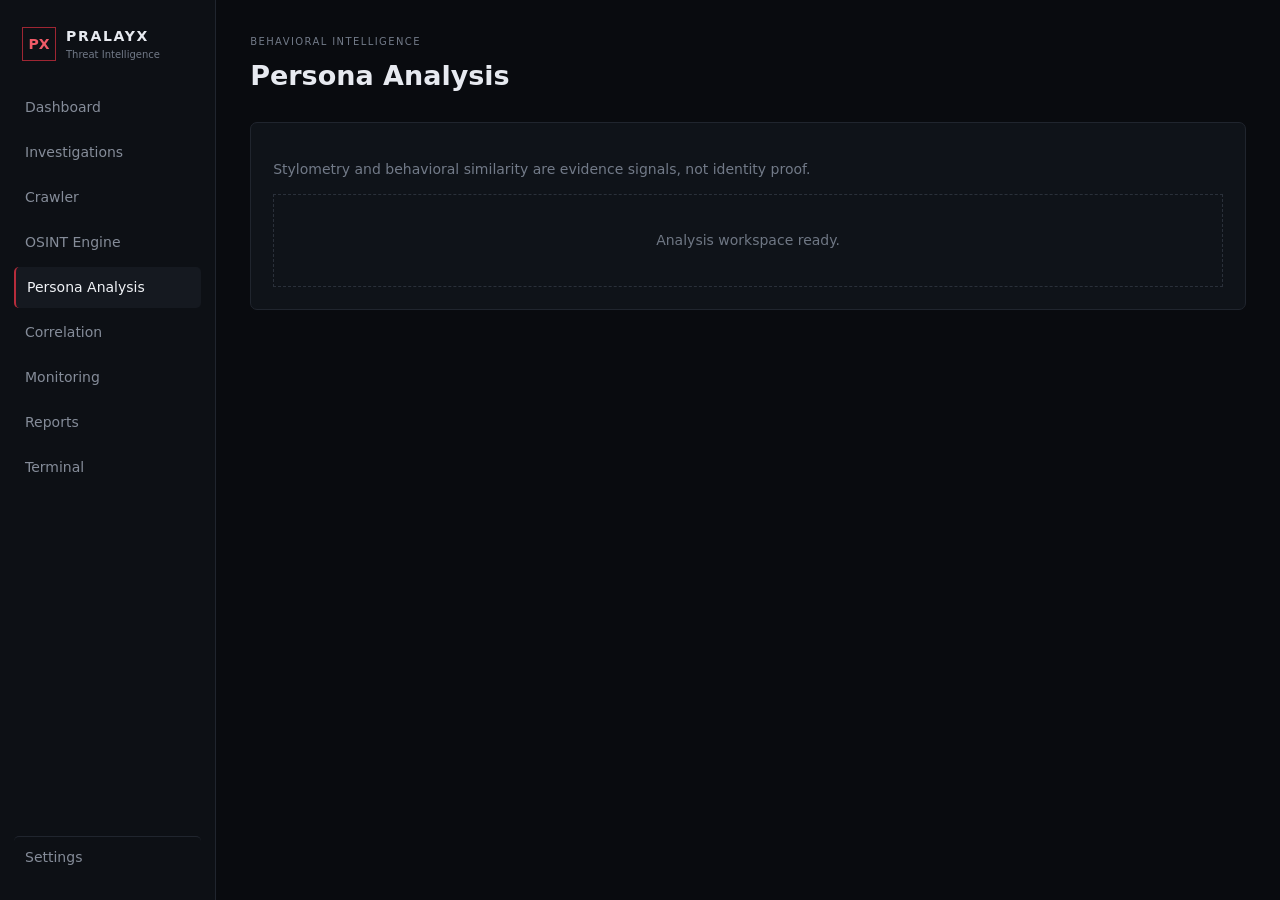
==== web/analysis.html @ 109b2816 "Add files via upload" ====
<!doctype html>
<html lang="en"><head><meta charset="utf-8"><meta name="viewport" content="width=device-width,initial-scale=1"><title>Persona Analysis — PRALAYX</title><link rel="stylesheet" href="/web/app.css"></head>
<body><div class="app-shell"><aside class="sidebar"></aside><main class="main"><header class="topbar"><div><span class="eyebrow">BEHAVIORAL INTELLIGENCE</span><h1>Persona Analysis</h1></div></header><section class="card"><p class="muted">Stylometry and behavioral similarity are evidence signals, not identity proof.</p><div class="empty-state">Analysis workspace ready.</div></section></main></div><script src="/web/app.js"></script></body></html>
---- web/app.css ----
*{box-sizing:border-box}body{margin:0;background:#090b0f;color:#e7eaf0;font:14px/1.5 Inter,system-ui,sans-serif}.app-shell{min-height:100vh;display:flex}.sidebar{width:238px;background:#0d1015;border-right:1px solid #20252e;padding:22px 14px;display:flex;flex-direction:column}.brand{display:flex;gap:10px;align-items:center;padding:4px 8px 25px}.brand-mark{display:grid;place-items:center;width:34px;height:34px;border:1px solid #9e2633;color:#f05a67;font-weight:800}.brand strong{display:block;letter-spacing:.12em}.brand small{display:block;color:#727a88;font-size:10px}.sidebar nav{display:grid;gap:4px}.sidebar a{color:#858c99;text-decoration:none;padding:10px 11px;border-radius:5px}.sidebar a:hover,.sidebar a.active{background:#151920;color:#f1f3f7}.sidebar a.active{border-left:2px solid #b62c3b}.settings-link{margin-top:auto;border-top:1px solid #20252e;padding-top:14px}.main{width:min(1180px,100%);margin:0 auto;padding:30px 34px}.topbar{display:flex;justify-content:space-between;align-items:flex-start;margin-bottom:25px}.eyebrow{font-size:10px;letter-spacing:.14em;color:#727a88}.topbar h1{margin:5px 0 0;font-size:27px}.card{background:#0f1319;border:1px solid #20252e;border-radius:7px;padding:22px;margin-bottom:18px}.hero{display:flex;justify-content:space-between;gap:28px;align-items:center}.hero h2{margin:5px 0;font-size:21px}.hero p{color:#8e96a4;max-width:650px}.crawl-form{display:flex;gap:8px;min-width:420px}.crawl-form input,.stack-form input,.stack-form select{background:#090c11;border:1px solid #2a303a;color:#e7eaf0;border-radius:4px;padding:11px 12px;outline:none}.crawl-form input:first-child{min-width:220px}button{background:#a52838;border:1px solid #c33a4a;color:#fff;border-radius:4px;padding:10px 15px;cursor:pointer;font-weight:600}.stats-grid{display:grid;grid-template-columns:repeat(4,1fr);gap:12px;margin-bottom:18px}.stat span{color:#7d8592;font-size:12px}.stat strong{display:block;font-size:25px;margin-top:5px}.section-head{display:flex;align-items:center;justify-content:space-between;margin-bottom:14px}.section-head h2{margin:0;font-size:16px}.text-link{color:#d34a59;text-decoration:none}.list{display:grid;gap:7px}.list-item{border:1px solid #20252e;background:#0b0e13;border-radius:5px;padding:13px;display:flex;justify-content:space-between;gap:15px}.list-item a{color:#e7eaf0;text-decoration:none}.muted{color:#727a88}.status-pill{border:1px solid #343b46;color:#aab1bc;border-radius:999px;padding:4px 9px;font-size:10px;letter-spacing:.08em}.status-pill.ok{border-color:#37664c;color:#76c999}.stack-form{display:grid;gap:14px;max-width:650px}.stack-form label{display:grid;gap:6px;color:#8e96a4}.stack-form button{justify-self:start}.empty-state{border:1px dashed #2a303a;color:#6f7784;padding:35px;text-align:center}.terminal-card{background:#050608;border:1px solid #272c34;border-radius:7px;overflow:hidden}.terminal-head{padding:9px 13px;background:#0d1014;border-bottom:1px solid #272c34;display:flex;justify-content:space-between;color:#8c94a0;font-size:11px}.terminal-card pre{margin:0;padding:18px;color:#b8c1cc;min-height:300px;white-space:pre-wrap;font:12px/1.7 "JetBrains Mono",Consolas,monospace}.hidden{display:none!important}.settings-grid{display:grid;grid-template-columns:repeat(3,1fr);gap:15px}.settings-grid>div{background:#0b0e13;border:1px solid #20252e;padding:18px;border-radius:5px}.settings-grid p{color:#7d8592}.timeline{border-left:1px solid #343a44;margin-left:7px;padding-left:18px;display:grid;gap:15px}.timeline-item{position:relative}.timeline-item:before{content:"";position:absolute;left:-23px;top:6px;width:7px;height:7px;border-radius:50%;background:#a52838}@media(max-width:900px){.sidebar{width:190px}.hero{display:block}.crawl-form{min-width:0;flex-wrap:wrap;margin-top:18px}.stats-grid{grid-template-columns:repeat(2,1fr)}.settings-grid{grid-template-columns:1fr}}@media(max-width:650px){.app-shell{display:block}.sidebar{width:100%;border-right:0;border-bottom:1px solid #20252e}.sidebar nav{grid-template-columns:repeat(2,1fr)}.settings-link{display:none}.stats-grid{grid-template-columns:1fr}.main{padding:22px 16px}.crawl-form input{width:100%;min-width:0!important}}
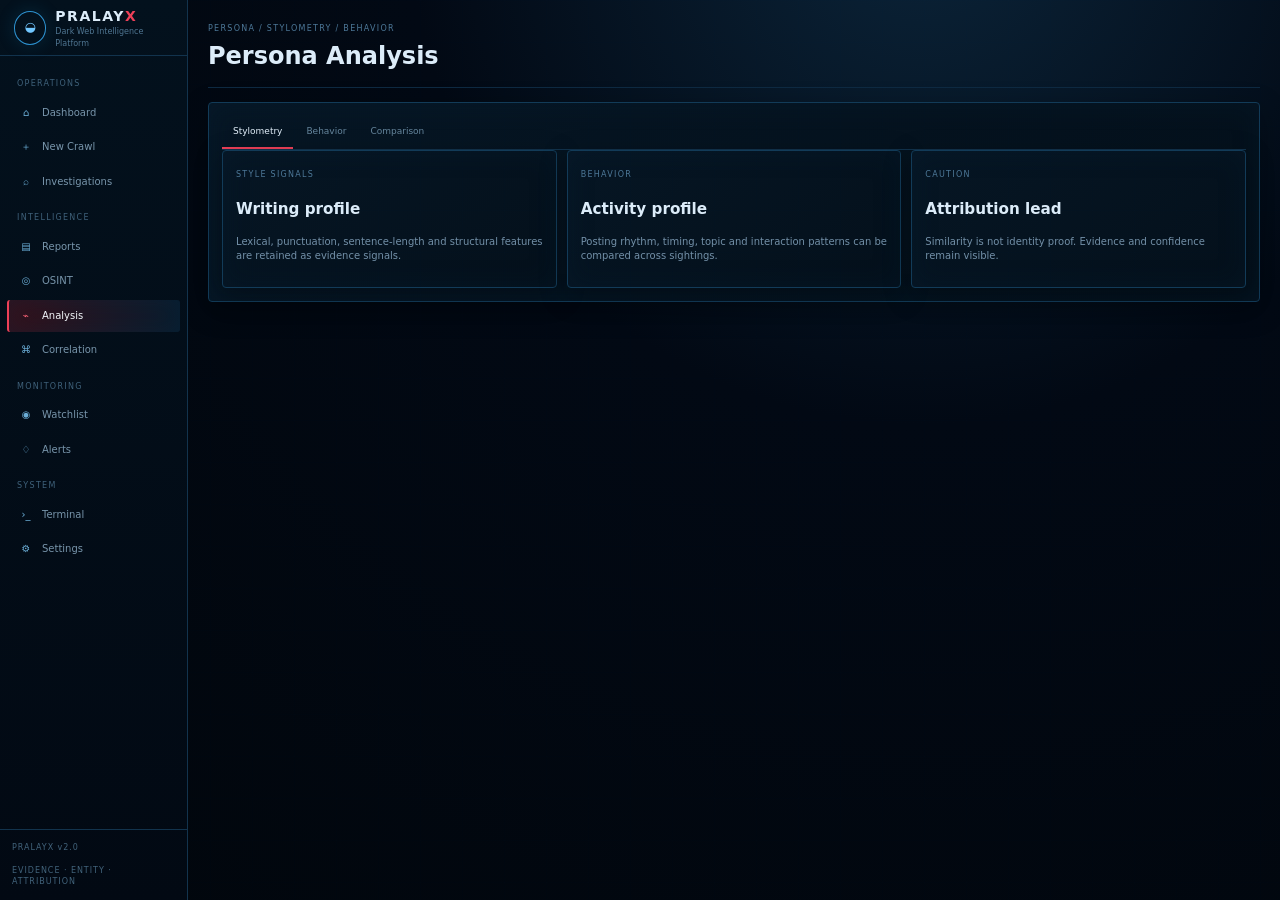
==== commit 9b2fe832: "Add files via upload" ====
--- a/web/analysis.html
+++ b/web/analysis.html
@@ -1,3 +1 @@
-<!doctype html>
-<html lang="en"><head><meta charset="utf-8"><meta name="viewport" content="width=device-width,initial-scale=1"><title>Persona Analysis — PRALAYX</title><link rel="stylesheet" href="/web/app.css"></head>
-<body><div class="app-shell"><aside class="sidebar"></aside><main class="main"><header class="topbar"><div><span class="eyebrow">BEHAVIORAL INTELLIGENCE</span><h1>Persona Analysis</h1></div></header><section class="card"><p class="muted">Stylometry and behavioral similarity are evidence signals, not identity proof.</p><div class="empty-state">Analysis workspace ready.</div></section></main></div><script src="/web/app.js"></script></body></html>
+<!doctype html><html lang="en"><head><meta charset="utf-8"><meta name="viewport" content="width=device-width,initial-scale=1"><title>PRALAYX</title><link rel="stylesheet" href="/web/app.css"></head><body><div class="app"><aside class="sidebar"></aside><main class="main"><header class="top"><div><span class="kicker">PERSONA / STYLOMETRY / BEHAVIOR</span><h1>Persona Analysis</h1></div></header><section class="panel panel-pad"><div class="tabs"><a class="active">Stylometry</a><a>Behavior</a><a>Comparison</a></div><div class="grid g3"><div class="panel panel-pad"><span class="kicker">STYLE SIGNALS</span><h3>Writing profile</h3><p class="muted">Lexical, punctuation, sentence-length and structural features are retained as evidence signals.</p></div><div class="panel panel-pad"><span class="kicker">BEHAVIOR</span><h3>Activity profile</h3><p class="muted">Posting rhythm, timing, topic and interaction patterns can be compared across sightings.</p></div><div class="panel panel-pad"><span class="kicker">CAUTION</span><h3>Attribution lead</h3><p class="muted">Similarity is not identity proof. Evidence and confidence remain visible.</p></div></div></section></main></div><script src="/web/app.js"></script></body></html>
--- a/web/app.css
+++ b/web/app.css
@@ -1 +1,43 @@
-*{box-sizing:border-box}body{margin:0;background:#090b0f;color:#e7eaf0;font:14px/1.5 Inter,system-ui,sans-serif}.app-shell{min-height:100vh;display:flex}.sidebar{width:238px;background:#0d1015;border-right:1px solid #20252e;padding:22px 14px;display:flex;flex-direction:column}.brand{display:flex;gap:10px;align-items:center;padding:4px 8px 25px}.brand-mark{display:grid;place-items:center;width:34px;height:34px;border:1px solid #9e2633;color:#f05a67;font-weight:800}.brand strong{display:block;letter-spacing:.12em}.brand small{display:block;color:#727a88;font-size:10px}.sidebar nav{display:grid;gap:4px}.sidebar a{color:#858c99;text-decoration:none;padding:10px 11px;border-radius:5px}.sidebar a:hover,.sidebar a.active{background:#151920;color:#f1f3f7}.sidebar a.active{border-left:2px solid #b62c3b}.settings-link{margin-top:auto;border-top:1px solid #20252e;padding-top:14px}.main{width:min(1180px,100%);margin:0 auto;padding:30px 34px}.topbar{display:flex;justify-content:space-between;align-items:flex-start;margin-bottom:25px}.eyebrow{font-size:10px;letter-spacing:.14em;color:#727a88}.topbar h1{margin:5px 0 0;font-size:27px}.card{background:#0f1319;border:1px solid #20252e;border-radius:7px;padding:22px;margin-bottom:18px}.hero{display:flex;justify-content:space-between;gap:28px;align-items:center}.hero h2{margin:5px 0;font-size:21px}.hero p{color:#8e96a4;max-width:650px}.crawl-form{display:flex;gap:8px;min-width:420px}.crawl-form input,.stack-form input,.stack-form select{background:#090c11;border:1px solid #2a303a;color:#e7eaf0;border-radius:4px;padding:11px 12px;outline:none}.crawl-form input:first-child{min-width:220px}button{background:#a52838;border:1px solid #c33a4a;color:#fff;border-radius:4px;padding:10px 15px;cursor:pointer;font-weight:600}.stats-grid{display:grid;grid-template-columns:repeat(4,1fr);gap:12px;margin-bottom:18px}.stat span{color:#7d8592;font-size:12px}.stat strong{display:block;font-size:25px;margin-top:5px}.section-head{display:flex;align-items:center;justify-content:space-between;margin-bottom:14px}.section-head h2{margin:0;font-size:16px}.text-link{color:#d34a59;text-decoration:none}.list{display:grid;gap:7px}.list-item{border:1px solid #20252e;background:#0b0e13;border-radius:5px;padding:13px;display:flex;justify-content:space-between;gap:15px}.list-item a{color:#e7eaf0;text-decoration:none}.muted{color:#727a88}.status-pill{border:1px solid #343b46;color:#aab1bc;border-radius:999px;padding:4px 9px;font-size:10px;letter-spacing:.08em}.status-pill.ok{border-color:#37664c;color:#76c999}.stack-form{display:grid;gap:14px;max-width:650px}.stack-form label{display:grid;gap:6px;color:#8e96a4}.stack-form button{justify-self:start}.empty-state{border:1px dashed #2a303a;color:#6f7784;padding:35px;text-align:center}.terminal-card{background:#050608;border:1px solid #272c34;border-radius:7px;overflow:hidden}.terminal-head{padding:9px 13px;background:#0d1014;border-bottom:1px solid #272c34;display:flex;justify-content:space-between;color:#8c94a0;font-size:11px}.terminal-card pre{margin:0;padding:18px;color:#b8c1cc;min-height:300px;white-space:pre-wrap;font:12px/1.7 "JetBrains Mono",Consolas,monospace}.hidden{display:none!important}.settings-grid{display:grid;grid-template-columns:repeat(3,1fr);gap:15px}.settings-grid>div{background:#0b0e13;border:1px solid #20252e;padding:18px;border-radius:5px}.settings-grid p{color:#7d8592}.timeline{border-left:1px solid #343a44;margin-left:7px;padding-left:18px;display:grid;gap:15px}.timeline-item{position:relative}.timeline-item:before{content:"";position:absolute;left:-23px;top:6px;width:7px;height:7px;border-radius:50%;background:#a52838}@media(max-width:900px){.sidebar{width:190px}.hero{display:block}.crawl-form{min-width:0;flex-wrap:wrap;margin-top:18px}.stats-grid{grid-template-columns:repeat(2,1fr)}.settings-grid{grid-template-columns:1fr}}@media(max-width:650px){.app-shell{display:block}.sidebar{width:100%;border-right:0;border-bottom:1px solid #20252e}.sidebar nav{grid-template-columns:repeat(2,1fr)}.settings-link{display:none}.stats-grid{grid-template-columns:1fr}.main{padding:22px 16px}.crawl-form input{width:100%;min-width:0!important}}
+
+:root{
+ --bg:#020914;--panel:#061321;--panel2:#081a2a;--line:#12334d;--line2:#174765;
+ --text:#dcecf9;--muted:#7390a8;--cyan:#35a9f4;--cyan2:#69c4ff;
+ --red:#a51f34;--red2:#ed4058;--green:#37c98d;--amber:#d8a642;
+ --blue:#438dff;--purple:#946cff;
+}
+*{box-sizing:border-box}html,body{margin:0;min-height:100%;background:
+radial-gradient(circle at 72% -10%,#0b2439 0,#020914 38%,#01060c 100%);
+color:var(--text);font:13px/1.45 Inter,system-ui,-apple-system,"Segoe UI",sans-serif}
+body:before{content:"";position:fixed;inset:0;pointer-events:none;opacity:.12;
+background-image:linear-gradient(#3e86ad18 1px,transparent 1px),linear-gradient(90deg,#3e86ad18 1px,transparent 1px);background-size:42px 42px}
+a{color:inherit;text-decoration:none}.app{min-height:100vh}
+.sidebar{position:fixed;left:0;top:0;bottom:0;width:188px;background:linear-gradient(180deg,#03111d,#020913);
+border-right:1px solid #12334d;z-index:20;display:flex;flex-direction:column}
+.brand{height:56px;border-bottom:1px solid #12334d;display:flex;align-items:center;gap:9px;padding:0 14px}
+.logo-mark{width:34px;height:34px;border:1px solid #2d92d0;border-radius:50%;display:grid;place-items:center;color:#72c7ff;
+box-shadow:0 0 18px #197db333}.logo-name{font-weight:800;letter-spacing:.11em;font-size:14px}.logo-name em{color:var(--red2);font-style:normal}
+.logo-sub{font-size:8px;color:#4f7591;display:block}.nav{padding:10px 7px;overflow:auto}.nav-title{font-size:8px;color:#3f617a;letter-spacing:.16em;padding:12px 10px 5px}
+.nav a{display:flex;align-items:center;gap:9px;padding:9px 10px;margin:2px 0;border-left:2px solid transparent;color:#7895ab;font-size:10px;border-radius:3px}
+.nav a:hover{background:#071b2a;color:#d6ebf8}.nav a.active{background:linear-gradient(90deg,#34111b,#091c2d);color:#f3f8fc;border-left-color:var(--red2);box-shadow:inset 0 0 22px #0a274055}
+.nav-ico{width:14px;color:#6baed7;text-align:center}.nav a.active .nav-ico{color:#ff6577}
+.sidebar-foot{margin-top:auto;border-top:1px solid #12334d;padding:12px;color:#42637b;font-size:8px;letter-spacing:.12em}
+.main{margin-left:188px;min-height:100vh;max-width:1540px;padding:18px 20px 45px;margin-right:auto}
+.top{display:flex;justify-content:space-between;align-items:end;border-bottom:1px solid #0e2a42;padding-bottom:13px;margin-bottom:14px}
+.top h1{font-size:24px;margin:2px 0 0}.kicker{font-size:8px;letter-spacing:.16em;color:#4d7898}.case-chip{border:1px solid #214862;background:#061522;color:#7eb9dc;border-radius:12px;padding:5px 9px;font-size:8px}
+.panel{background:linear-gradient(145deg,#061624,#04101b);border:1px solid #123b58;border-radius:4px;box-shadow:inset 0 0 26px #06203844,0 8px 28px #0004}
+.panel-pad{padding:13px}.hero{display:grid;grid-template-columns:1fr auto;gap:20px;align-items:center}.hero h2{margin:4px 0;font-size:16px}.hero p,.muted{color:var(--muted);font-size:10px}.form{display:grid;grid-template-columns:250px 190px 110px;gap:7px}.input,.select{height:34px;background:#04101a;border:1px solid #17415e;border-radius:3px;color:#dcecf9;padding:0 9px;outline:none;font-size:10px}.input:focus,.select:focus{border-color:#338dc4;box-shadow:0 0 0 2px #2c8ac51a}
+.btn{height:34px;border:1px solid #ee4b60;border-radius:3px;background:linear-gradient(180deg,#d9364d,#9e1d31);color:white;font-size:10px;font-weight:700;cursor:pointer;padding:0 13px}.btn.ghost{background:#061522;border-color:#1b4965;color:#a6c8dc}
+.grid{display:grid;gap:10px}.g2{grid-template-columns:1fr 1fr}.g3{grid-template-columns:repeat(3,1fr)}.g4{grid-template-columns:repeat(4,1fr)}.section{margin-top:10px}
+.metric{padding:11px 13px;min-height:68px}.metric label{display:block;color:#6d8ba3;font-size:9px}.metric strong{display:block;font-size:20px;margin-top:2px}.metric small{color:#53738c;font-size:8px}
+.section-title{display:flex;justify-content:space-between;align-items:center;border-bottom:1px solid #12334d}.section-title h2{font-size:11px;margin:0}.section-title span,.section-title .source{font-size:8px;color:#61829a}
+.table{width:100%;border-collapse:collapse}.table th{font-size:8px;color:#54748d;text-align:left;font-weight:500;padding:8px;border-bottom:1px solid #12334d}.table td{font-size:9px;color:#a7bfd0;padding:9px 8px;border-bottom:1px solid #0e2b3f}.table tr:hover td{background:#071b2a}.table td:first-child{color:#d1e7f5}
+.row{display:flex;justify-content:space-between;gap:12px;align-items:center;padding:9px 11px;border-bottom:1px solid #103048}.row:last-child{border-bottom:0}.row-main{min-width:0}.row-main strong{display:block;font-size:9px}.row-main span{display:block;color:#608199;font-size:8px;margin-top:2px}.tag{border:1px solid #28506b;border-radius:9px;padding:2px 6px;font-size:8px;color:#76b9df}.tag.red{border-color:#7b2938;color:#ff6476}.tag.green{border-color:#27654f;color:#4ed89b}.tag.amber{border-color:#654d20;color:#dfad4b}
+.status{display:inline-flex;border:1px solid #28506b;border-radius:10px;padding:3px 7px;font-size:8px;color:#76b9df}.status.COMPLETED{border-color:#27654f;color:#4ed89b}.status.RUNNING,.status.CRAWLING{border-color:#684f20;color:#dfad4b}.status.ERROR{border-color:#7b2938;color:#ff6476}.status.NO_RESULTS{color:#8299aa}.status.NOT_RUN,.status.MISSING_CONFIG{border-color:#684f20;color:#dfad4b}
+.notice{border:1px dashed #1a4662;color:#7190a8;background:#04111b;padding:10px;border-radius:3px;font-size:9px}
+.empty{padding:24px;text-align:center;color:#55748c;font-size:9px}.hidden{display:none!important}
+.tabs{display:flex;gap:2px;border-bottom:1px solid #12334d}.tabs a{padding:9px 11px;color:#66869d;font-size:9px;border-bottom:2px solid transparent}.tabs a.active{color:#e3f0fb;border-color:var(--red2)}
+.filters{display:flex;gap:7px}.filters .input{flex:1}
+.finding{display:grid;grid-template-columns:100px 1fr 85px;gap:9px;padding:9px 11px;border-bottom:1px solid #103048;font-size:9px}.finding .type{color:#63839b}.finding .value{font:9px ui-monospace;color:#b9d8eb;overflow:hidden;text-overflow:ellipsis}.finding .conf{text-align:right;color:#70b6df}
+.terminal{background:#02070b;border:1px solid #153c56;box-shadow:inset 0 0 45px #03111d}.terminal-head{height:36px;padding:0 11px;border-bottom:1px solid #15344a;display:flex;justify-content:space-between;align-items:center}.terminal-head .status{color:#ff6174;border-color:#7b2938}.terminal-body{padding:11px;min-height:220px;max-height:420px;overflow:auto;color:#8bc4ed;font:9px/1.7 ui-monospace,SFMono-Regular,Consolas,monospace;white-space:pre-wrap}.terminal-line.success{color:#4bd799}.terminal-line.warn{color:#e6ae4e}.terminal-line.info{color:#79b7df}.terminal-empty{text-align:center;padding:35px;color:#4c6c83}.progress{height:2px;background:#0e2434}.progress i{display:block;height:100%;width:45%;background:var(--red2);animation:scan 1.4s linear infinite}@keyframes scan{to{transform:translateX(220%)}}
+@media(max-width:1050px){.hero{grid-template-columns:1fr}.form{grid-template-columns:1fr}.g4,.g3{grid-template-columns:1fr 1fr}}
+@media(max-width:720px){.sidebar{position:static;width:100%;height:auto}.main{margin-left:0;padding:12px}.nav{display:flex;overflow:auto}.nav-title{display:none}.sidebar-foot{display:none}.top{align-items:center}.g2,.g3,.g4{grid-template-columns:1fr}.hero{display:block}.form{margin-top:12px}.filters{display:grid}}
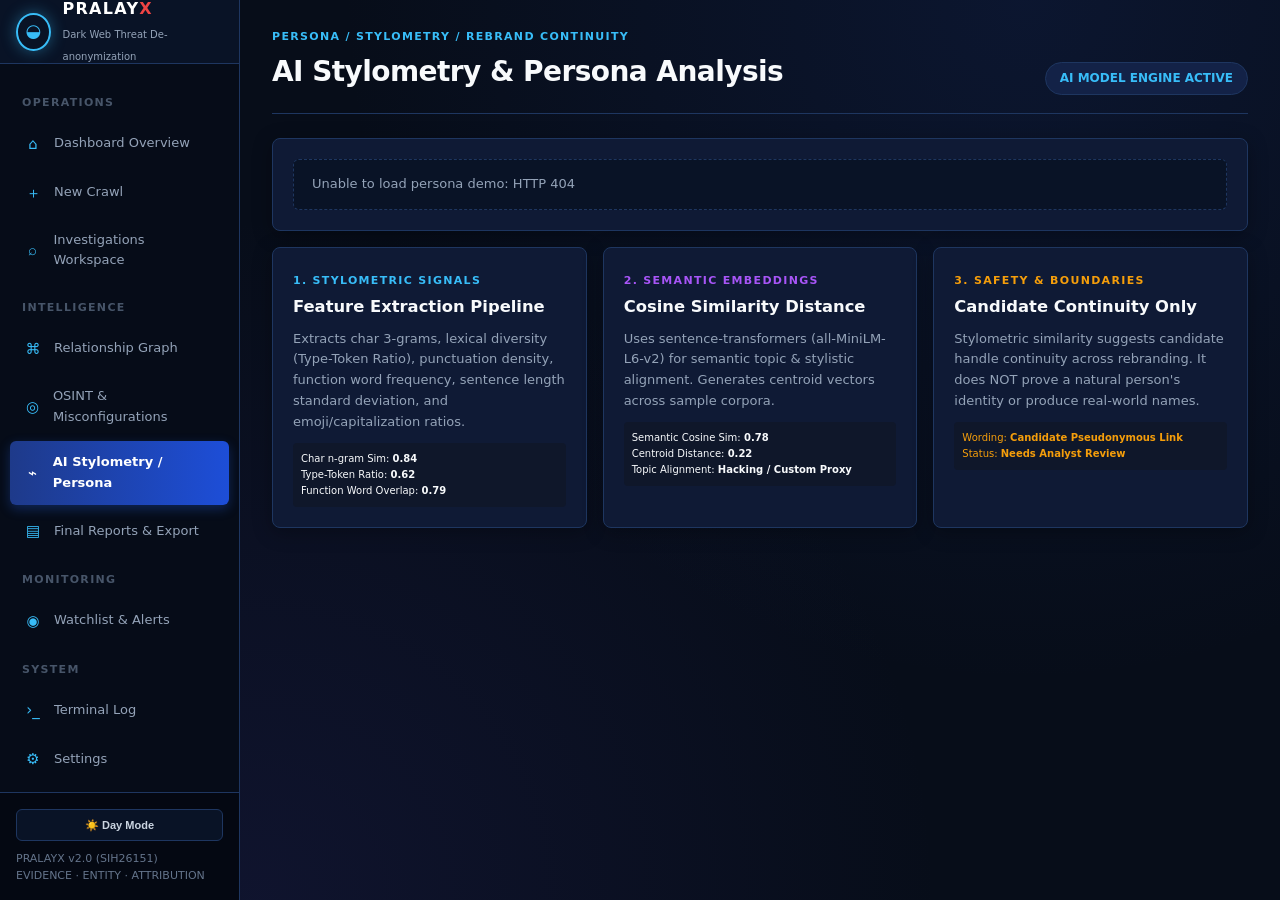
==== commit e6feabeb: "feat: UI theme toggle, static sidebar layout across all pages, Tor bridge & real-time progress timer" ====
--- a/web/analysis.html
+++ b/web/analysis.html
@@ -1 +1,92 @@
-<!doctype html><html lang="en"><head><meta charset="utf-8"><meta name="viewport" content="width=device-width,initial-scale=1"><title>PRALAYX</title><link rel="stylesheet" href="/web/app.css"></head><body><div class="app"><aside class="sidebar"></aside><main class="main"><header class="top"><div><span class="kicker">PERSONA / STYLOMETRY / BEHAVIOR</span><h1>Persona Analysis</h1></div></header><section class="panel panel-pad"><div class="tabs"><a class="active">Stylometry</a><a>Behavior</a><a>Comparison</a></div><div class="grid g3"><div class="panel panel-pad"><span class="kicker">STYLE SIGNALS</span><h3>Writing profile</h3><p class="muted">Lexical, punctuation, sentence-length and structural features are retained as evidence signals.</p></div><div class="panel panel-pad"><span class="kicker">BEHAVIOR</span><h3>Activity profile</h3><p class="muted">Posting rhythm, timing, topic and interaction patterns can be compared across sightings.</p></div><div class="panel panel-pad"><span class="kicker">CAUTION</span><h3>Attribution lead</h3><p class="muted">Similarity is not identity proof. Evidence and confidence remain visible.</p></div></div></section></main></div><script src="/web/app.js"></script></body></html>+<!doctype html>
+<html lang="en">
+<head>
+  <meta charset="utf-8">
+  <meta name="viewport" content="width=device-width,initial-scale=1">
+  <title>PRALAYX -- AI Stylometry & Persona Analysis</title>
+  <link rel="stylesheet" href="/web/app.css">
+</head>
+<body>
+  <div class="app">
+    <aside class="sidebar">
+      <div class="brand">
+        <div class="logo-mark">◒</div>
+        <div>
+          <div class="logo-name">PRALAY<em>X</em></div>
+          <span class="logo-sub">Dark Web Threat De-anonymization</span>
+        </div>
+      </div>
+      <nav class="nav">
+        <div class="nav-title">OPERATIONS</div>
+        <a data-page="dashboard" href="/web/index.html"><span class="nav-ico">⌂</span>Dashboard Overview</a>
+        <a data-page="crawl" href="/web/crawl.html"><span class="nav-ico">＋</span>New Crawl</a>
+        <a data-page="investigations" href="/web/investigations.html"><span class="nav-ico">⌕</span>Investigations Workspace</a>
+        <div class="nav-title">INTELLIGENCE</div>
+        <a data-page="correlation" href="/web/correlation.html"><span class="nav-ico">⌘</span>Relationship Graph</a>
+        <a data-page="osint" href="/web/osint.html"><span class="nav-ico">◎</span>OSINT & Misconfigurations</a>
+        <a data-page="analysis" href="/web/analysis.html"><span class="nav-ico">⌁</span>AI Stylometry / Persona</a>
+        <a data-page="reports" href="/web/reports.html"><span class="nav-ico">▤</span>Final Reports & Export</a>
+        <div class="nav-title">MONITORING</div>
+        <a data-page="monitoring" href="/web/monitoring.html"><span class="nav-ico">◉</span>Watchlist & Alerts</a>
+        <div class="nav-title">SYSTEM</div>
+        <a data-page="terminal" href="/web/terminal.html"><span class="nav-ico">›_</span>Terminal Log</a>
+        <a data-page="settings" href="/web/settings.html"><span class="nav-ico">⚙</span>Settings</a>
+      </nav>
+      <div class="sidebar-foot">
+        <button id="btn-toggle-theme" type="button" class="btn ghost" style="width:100%;margin-bottom:10px;font-size:11px;height:32px;display:flex;align-items:center;justify-content:center;gap:6px">☀️ Day Mode</button>
+        <div>PRALAYX v2.0 (SIH26151)<br>EVIDENCE · ENTITY · ATTRIBUTION</div>
+      </div>
+    </aside>
+    <main class="main">
+      <header class="top">
+        <div>
+          <span class="kicker">PERSONA / STYLOMETRY / REBRAND CONTINUITY</span>
+          <h1>AI Stylometry & Persona Analysis</h1>
+        </div>
+        <span class="case-chip">AI MODEL ENGINE ACTIVE</span>
+      </header>
+
+      <!-- Synthetic Candidate Pseudonymous Continuity Container -->
+      <section class="panel panel-pad section" style="margin-bottom:16px">
+        <div id="persona-demo-container"></div>
+      </section>
+
+      <!-- Model Pipeline & Analyzed Samples Split Grid -->
+      <div class="grid g3 section">
+        <div class="panel panel-pad">
+          <span class="kicker" style="color:#38bdf8">1. STYLOMETRIC SIGNALS</span>
+          <h3 style="margin:4px 0 8px 0;color:#f8fafc">Feature Extraction Pipeline</h3>
+          <p class="muted" style="margin:0 0 10px 0">Extracts char 3-grams, lexical diversity (Type-Token Ratio), punctuation density, function word frequency, sentence length standard deviation, and emoji/capitalization ratios.</p>
+          <div style="font-size:10px;background:#0f172a;padding:8px;border-radius:4px">
+            <div>Char n-gram Sim: <strong>0.84</strong></div>
+            <div>Type-Token Ratio: <strong>0.62</strong></div>
+            <div>Function Word Overlap: <strong>0.79</strong></div>
+          </div>
+        </div>
+
+        <div class="panel panel-pad">
+          <span class="kicker" style="color:#a855f7">2. SEMANTIC EMBEDDINGS</span>
+          <h3 style="margin:4px 0 8px 0;color:#f8fafc">Cosine Similarity Distance</h3>
+          <p class="muted" style="margin:0 0 10px 0">Uses sentence-transformers (all-MiniLM-L6-v2) for semantic topic & stylistic alignment. Generates centroid vectors across sample corpora.</p>
+          <div style="font-size:10px;background:#0f172a;padding:8px;border-radius:4px">
+            <div>Semantic Cosine Sim: <strong>0.78</strong></div>
+            <div>Centroid Distance: <strong>0.22</strong></div>
+            <div>Topic Alignment: <strong>Hacking / Custom Proxy</strong></div>
+          </div>
+        </div>
+
+        <div class="panel panel-pad">
+          <span class="kicker" style="color:#f59e0b">3. SAFETY & BOUNDARIES</span>
+          <h3 style="margin:4px 0 8px 0;color:#f8fafc">Candidate Continuity Only</h3>
+          <p class="muted" style="margin:0 0 10px 0">Stylometric similarity suggests candidate handle continuity across rebranding. It does NOT prove a natural person's identity or produce real-world names.</p>
+          <div style="font-size:10px;background:#0f172a;padding:8px;border-radius:4px;color:#f59e0b">
+            <div>Wording: <strong>Candidate Pseudonymous Link</strong></div>
+            <div>Status: <strong>Needs Analyst Review</strong></div>
+          </div>
+        </div>
+      </div>
+    </main>
+  </div>
+  <script src="/web/app.js"></script>
+</body>
+</html>
--- a/web/app.css
+++ b/web/app.css
@@ -1,43 +1,648 @@
-
-:root{
- --bg:#020914;--panel:#061321;--panel2:#081a2a;--line:#12334d;--line2:#174765;
- --text:#dcecf9;--muted:#7390a8;--cyan:#35a9f4;--cyan2:#69c4ff;
- --red:#a51f34;--red2:#ed4058;--green:#37c98d;--amber:#d8a642;
- --blue:#438dff;--purple:#946cff;
-}
-*{box-sizing:border-box}html,body{margin:0;min-height:100%;background:
-radial-gradient(circle at 72% -10%,#0b2439 0,#020914 38%,#01060c 100%);
-color:var(--text);font:13px/1.45 Inter,system-ui,-apple-system,"Segoe UI",sans-serif}
-body:before{content:"";position:fixed;inset:0;pointer-events:none;opacity:.12;
-background-image:linear-gradient(#3e86ad18 1px,transparent 1px),linear-gradient(90deg,#3e86ad18 1px,transparent 1px);background-size:42px 42px}
-a{color:inherit;text-decoration:none}.app{min-height:100vh}
-.sidebar{position:fixed;left:0;top:0;bottom:0;width:188px;background:linear-gradient(180deg,#03111d,#020913);
-border-right:1px solid #12334d;z-index:20;display:flex;flex-direction:column}
-.brand{height:56px;border-bottom:1px solid #12334d;display:flex;align-items:center;gap:9px;padding:0 14px}
-.logo-mark{width:34px;height:34px;border:1px solid #2d92d0;border-radius:50%;display:grid;place-items:center;color:#72c7ff;
-box-shadow:0 0 18px #197db333}.logo-name{font-weight:800;letter-spacing:.11em;font-size:14px}.logo-name em{color:var(--red2);font-style:normal}
-.logo-sub{font-size:8px;color:#4f7591;display:block}.nav{padding:10px 7px;overflow:auto}.nav-title{font-size:8px;color:#3f617a;letter-spacing:.16em;padding:12px 10px 5px}
-.nav a{display:flex;align-items:center;gap:9px;padding:9px 10px;margin:2px 0;border-left:2px solid transparent;color:#7895ab;font-size:10px;border-radius:3px}
-.nav a:hover{background:#071b2a;color:#d6ebf8}.nav a.active{background:linear-gradient(90deg,#34111b,#091c2d);color:#f3f8fc;border-left-color:var(--red2);box-shadow:inset 0 0 22px #0a274055}
-.nav-ico{width:14px;color:#6baed7;text-align:center}.nav a.active .nav-ico{color:#ff6577}
-.sidebar-foot{margin-top:auto;border-top:1px solid #12334d;padding:12px;color:#42637b;font-size:8px;letter-spacing:.12em}
-.main{margin-left:188px;min-height:100vh;max-width:1540px;padding:18px 20px 45px;margin-right:auto}
-.top{display:flex;justify-content:space-between;align-items:end;border-bottom:1px solid #0e2a42;padding-bottom:13px;margin-bottom:14px}
-.top h1{font-size:24px;margin:2px 0 0}.kicker{font-size:8px;letter-spacing:.16em;color:#4d7898}.case-chip{border:1px solid #214862;background:#061522;color:#7eb9dc;border-radius:12px;padding:5px 9px;font-size:8px}
-.panel{background:linear-gradient(145deg,#061624,#04101b);border:1px solid #123b58;border-radius:4px;box-shadow:inset 0 0 26px #06203844,0 8px 28px #0004}
-.panel-pad{padding:13px}.hero{display:grid;grid-template-columns:1fr auto;gap:20px;align-items:center}.hero h2{margin:4px 0;font-size:16px}.hero p,.muted{color:var(--muted);font-size:10px}.form{display:grid;grid-template-columns:250px 190px 110px;gap:7px}.input,.select{height:34px;background:#04101a;border:1px solid #17415e;border-radius:3px;color:#dcecf9;padding:0 9px;outline:none;font-size:10px}.input:focus,.select:focus{border-color:#338dc4;box-shadow:0 0 0 2px #2c8ac51a}
-.btn{height:34px;border:1px solid #ee4b60;border-radius:3px;background:linear-gradient(180deg,#d9364d,#9e1d31);color:white;font-size:10px;font-weight:700;cursor:pointer;padding:0 13px}.btn.ghost{background:#061522;border-color:#1b4965;color:#a6c8dc}
-.grid{display:grid;gap:10px}.g2{grid-template-columns:1fr 1fr}.g3{grid-template-columns:repeat(3,1fr)}.g4{grid-template-columns:repeat(4,1fr)}.section{margin-top:10px}
-.metric{padding:11px 13px;min-height:68px}.metric label{display:block;color:#6d8ba3;font-size:9px}.metric strong{display:block;font-size:20px;margin-top:2px}.metric small{color:#53738c;font-size:8px}
-.section-title{display:flex;justify-content:space-between;align-items:center;border-bottom:1px solid #12334d}.section-title h2{font-size:11px;margin:0}.section-title span,.section-title .source{font-size:8px;color:#61829a}
-.table{width:100%;border-collapse:collapse}.table th{font-size:8px;color:#54748d;text-align:left;font-weight:500;padding:8px;border-bottom:1px solid #12334d}.table td{font-size:9px;color:#a7bfd0;padding:9px 8px;border-bottom:1px solid #0e2b3f}.table tr:hover td{background:#071b2a}.table td:first-child{color:#d1e7f5}
-.row{display:flex;justify-content:space-between;gap:12px;align-items:center;padding:9px 11px;border-bottom:1px solid #103048}.row:last-child{border-bottom:0}.row-main{min-width:0}.row-main strong{display:block;font-size:9px}.row-main span{display:block;color:#608199;font-size:8px;margin-top:2px}.tag{border:1px solid #28506b;border-radius:9px;padding:2px 6px;font-size:8px;color:#76b9df}.tag.red{border-color:#7b2938;color:#ff6476}.tag.green{border-color:#27654f;color:#4ed89b}.tag.amber{border-color:#654d20;color:#dfad4b}
-.status{display:inline-flex;border:1px solid #28506b;border-radius:10px;padding:3px 7px;font-size:8px;color:#76b9df}.status.COMPLETED{border-color:#27654f;color:#4ed89b}.status.RUNNING,.status.CRAWLING{border-color:#684f20;color:#dfad4b}.status.ERROR{border-color:#7b2938;color:#ff6476}.status.NO_RESULTS{color:#8299aa}.status.NOT_RUN,.status.MISSING_CONFIG{border-color:#684f20;color:#dfad4b}
-.notice{border:1px dashed #1a4662;color:#7190a8;background:#04111b;padding:10px;border-radius:3px;font-size:9px}
-.empty{padding:24px;text-align:center;color:#55748c;font-size:9px}.hidden{display:none!important}
-.tabs{display:flex;gap:2px;border-bottom:1px solid #12334d}.tabs a{padding:9px 11px;color:#66869d;font-size:9px;border-bottom:2px solid transparent}.tabs a.active{color:#e3f0fb;border-color:var(--red2)}
-.filters{display:flex;gap:7px}.filters .input{flex:1}
-.finding{display:grid;grid-template-columns:100px 1fr 85px;gap:9px;padding:9px 11px;border-bottom:1px solid #103048;font-size:9px}.finding .type{color:#63839b}.finding .value{font:9px ui-monospace;color:#b9d8eb;overflow:hidden;text-overflow:ellipsis}.finding .conf{text-align:right;color:#70b6df}
-.terminal{background:#02070b;border:1px solid #153c56;box-shadow:inset 0 0 45px #03111d}.terminal-head{height:36px;padding:0 11px;border-bottom:1px solid #15344a;display:flex;justify-content:space-between;align-items:center}.terminal-head .status{color:#ff6174;border-color:#7b2938}.terminal-body{padding:11px;min-height:220px;max-height:420px;overflow:auto;color:#8bc4ed;font:9px/1.7 ui-monospace,SFMono-Regular,Consolas,monospace;white-space:pre-wrap}.terminal-line.success{color:#4bd799}.terminal-line.warn{color:#e6ae4e}.terminal-line.info{color:#79b7df}.terminal-empty{text-align:center;padding:35px;color:#4c6c83}.progress{height:2px;background:#0e2434}.progress i{display:block;height:100%;width:45%;background:var(--red2);animation:scan 1.4s linear infinite}@keyframes scan{to{transform:translateX(220%)}}
-@media(max-width:1050px){.hero{grid-template-columns:1fr}.form{grid-template-columns:1fr}.g4,.g3{grid-template-columns:1fr 1fr}}
-@media(max-width:720px){.sidebar{position:static;width:100%;height:auto}.main{margin-left:0;padding:12px}.nav{display:flex;overflow:auto}.nav-title{display:none}.sidebar-foot{display:none}.top{align-items:center}.g2,.g3,.g4{grid-template-columns:1fr}.hero{display:block}.form{margin-top:12px}.filters{display:grid}}
+/* PRALAYX High-Contrast Cyber Dark Theme -- Large, Clear Fonts & Modern Layout */
+
+:root {
+  --bg-dark: #070d19;
+  --bg-main: #0b1329;
+  --panel-bg: #0f1a35;
+  --panel-card: #132247;
+  --border-line: #1e3660;
+  --border-glow: #2563eb;
+  
+  --text-main: #f8fafc;
+  --text-muted: #94a3b8;
+  --text-sub: #cbd5e1;
+  
+  --cyan: #38bdf8;
+  --blue: #3b82f6;
+  --green: #10b981;
+  --red: #ef4444;
+  --amber: #f59e0b;
+  --purple: #a855f7;
+}
+
+[data-theme="light"] {
+  --bg-dark: #f8fafc;
+  --bg-main: #f1f5f9;
+  --panel-bg: #ffffff;
+  --panel-card: #ffffff;
+  --border-line: #cbd5e1;
+  --border-glow: #2563eb;
+  
+  --text-main: #0f172a;
+  --text-muted: #64748b;
+  --text-sub: #334155;
+  
+  --cyan: #0284c7;
+  --blue: #2563eb;
+  --green: #059669;
+  --red: #dc2626;
+  --amber: #d97706;
+  --purple: #7e22ce;
+}
+
+[data-theme="light"] html, [data-theme="light"] body {
+  background-color: #f8fafc;
+  background-image: 
+    radial-gradient(circle at 80% 0%, #e0f2fe 0%, transparent 50%),
+    radial-gradient(circle at 20% 100%, #e0e7ff 0%, transparent 50%);
+  color: #0f172a;
+}
+
+[data-theme="light"] .sidebar {
+  background: #ffffff !important;
+  border-right-color: #cbd5e1 !important;
+}
+
+[data-theme="light"] .brand {
+  background: #f1f5f9 !important;
+  border-bottom-color: #cbd5e1 !important;
+}
+
+[data-theme="light"] .logo-name {
+  color: #0f172a !important;
+}
+
+[data-theme="light"] .nav-title {
+  color: #475569 !important;
+}
+
+[data-theme="light"] .nav a {
+  color: #334155 !important;
+}
+
+[data-theme="light"] .nav a:hover {
+  background: #e2e8f0 !important;
+  color: #0f172a !important;
+}
+
+[data-theme="light"] .sidebar-foot {
+  background: #f1f5f9 !important;
+  border-top-color: #cbd5e1 !important;
+  color: #64748b !important;
+}
+
+[data-theme="light"] .panel {
+  background: #ffffff !important;
+  border-color: #cbd5e1 !important;
+  box-shadow: 0 2px 8px rgba(0,0,0,0.05) !important;
+}
+
+[data-theme="light"] .table th {
+  background: #f1f5f9 !important;
+  color: #334155 !important;
+  border-bottom-color: #cbd5e1 !important;
+}
+
+[data-theme="light"] .table td {
+  border-bottom-color: #e2e8f0 !important;
+  color: #0f172a !important;
+}
+
+[data-theme="light"] .input, [data-theme="light"] select {
+  background: #ffffff !important;
+  border-color: #cbd5e1 !important;
+  color: #0f172a !important;
+}
+
+[data-theme="light"] div[style*="background:#091326"],
+[data-theme="light"] div[style*="background:#0f172a"] {
+  background: #f8fafc !important;
+  border-color: #cbd5e1 !important;
+}
+
+[data-theme="light"] strong[style*="color:#f8fafc"] {
+  color: #0f172a !important;
+}
+
+* { box-sizing: border-box; }
+
+html, body {
+  margin: 0;
+  padding: 0;
+  min-height: 100vh;
+  background-color: var(--bg-dark);
+  background-image: 
+    radial-gradient(circle at 80% 0%, #1e3a8a33 0%, transparent 50%),
+    radial-gradient(circle at 20% 100%, #312e8133 0%, transparent 50%);
+  color: var(--text-main);
+  font-family: Inter, system-ui, -apple-system, "Segoe UI", Roboto, sans-serif;
+  font-size: 14px;
+  line-height: 1.6;
+}
+
+a { color: inherit; text-decoration: none; }
+
+/* Sidebar Navigation */
+.sidebar {
+  position: fixed;
+  left: 0; top: 0; bottom: 0;
+  width: 240px;
+  height: 100vh;
+  max-height: 100vh;
+  background: #060c18;
+  border-right: 1px solid var(--border-line);
+  z-index: 500;
+  display: flex;
+  flex-direction: column;
+  overflow: hidden;
+}
+
+.brand {
+  height: 64px;
+  padding: 0 16px;
+  display: flex;
+  align-items: center;
+  gap: 12px;
+  border-bottom: 1px solid var(--border-line);
+  background: #091326;
+}
+
+.logo-mark {
+  width: 38px;
+  height: 38px;
+  border-radius: 50%;
+  border: 2px solid var(--cyan);
+  display: grid;
+  place-items: center;
+  font-size: 18px;
+  color: var(--cyan);
+  box-shadow: 0 0 15px rgba(56, 189, 248, 0.4);
+}
+
+.logo-name {
+  font-size: 16px;
+  font-weight: 800;
+  letter-spacing: 0.08em;
+  color: #fff;
+}
+
+.logo-name em { color: var(--red); font-style: normal; }
+
+.logo-sub {
+  font-size: 10px;
+  color: var(--text-muted);
+  font-weight: 500;
+}
+
+.nav { padding: 16px 10px; overflow-y: auto; flex: 1; }
+
+.nav-title {
+  font-size: 11px;
+  font-weight: 700;
+  color: #475569;
+  letter-spacing: 0.12em;
+  padding: 14px 12px 6px;
+}
+
+.nav a {
+  display: flex;
+  align-items: center;
+  gap: 12px;
+  padding: 11px 14px;
+  margin: 3px 0;
+  border-radius: 6px;
+  color: #94a3b8;
+  font-size: 13px;
+  font-weight: 500;
+  transition: all 0.2s ease;
+}
+
+.nav a:hover {
+  background: #111e38;
+  color: #f8fafc;
+}
+
+.nav a.active {
+  background: linear-gradient(90deg, #1e3a8a, #1d4ed8);
+  color: #ffffff;
+  font-weight: 700;
+  box-shadow: 0 4px 12px rgba(37, 99, 235, 0.3);
+}
+
+.nav-ico { width: 18px; text-align: center; font-size: 15px; color: var(--cyan); }
+.nav a.active .nav-ico { color: #fff; }
+
+.sidebar-foot {
+  padding: 16px;
+  border-top: 1px solid var(--border-line);
+  font-size: 11px;
+  color: #64748b;
+  line-height: 1.5;
+  background: #040812;
+}
+
+/* Main Workspace Container */
+.main {
+  margin-left: 240px;
+  padding: 24px 32px 60px;
+  min-height: 100vh;
+}
+
+/* Top Header Bar */
+.top {
+  display: flex;
+  justify-content: space-between;
+  align-items: flex-end;
+  border-bottom: 1px solid var(--border-line);
+  padding-bottom: 18px;
+  margin-bottom: 24px;
+}
+
+.top h1 {
+  margin: 4px 0 0 0;
+  font-size: 28px;
+  font-weight: 800;
+  color: #f8fafc;
+  letter-spacing: -0.02em;
+}
+
+.kicker {
+  font-size: 11px;
+  font-weight: 700;
+  letter-spacing: 0.12em;
+  color: var(--cyan);
+  text-transform: uppercase;
+}
+
+.case-chip {
+  border: 1px solid var(--border-line);
+  background: var(--panel-card);
+  color: var(--cyan);
+  border-radius: 20px;
+  padding: 6px 14px;
+  font-size: 12px;
+  font-weight: 600;
+}
+
+/* Panel & Cards Styling */
+.panel {
+  background: var(--panel-bg);
+  border: 1px solid var(--border-line);
+  border-radius: 8px;
+  box-shadow: 0 4px 20px rgba(0, 0, 0, 0.3);
+  overflow: hidden;
+}
+
+.panel-pad { padding: 20px; }
+
+.hero {
+  display: grid;
+  grid-template-columns: 1fr auto;
+  gap: 24px;
+  align-items: center;
+}
+
+.hero h2 { margin: 6px 0; font-size: 20px; color: #fff; font-weight: 700; }
+.hero p, .muted { color: var(--text-muted); font-size: 13px; }
+
+/* Forms & Inputs */
+.form {
+  display: flex;
+  gap: 10px;
+  align-items: center;
+}
+
+.input, .select {
+  height: 42px;
+  background: #091326;
+  border: 1px solid var(--border-line);
+  border-radius: 6px;
+  color: var(--text-main);
+  padding: 0 14px;
+  font-size: 13px;
+  outline: none;
+  transition: border 0.2s;
+}
+
+.input:focus, .select:focus {
+  border-color: var(--cyan);
+  box-shadow: 0 0 0 3px rgba(56, 189, 248, 0.2);
+}
+
+.btn {
+  height: 42px;
+  padding: 0 20px;
+  border-radius: 6px;
+  border: none;
+  background: linear-gradient(135deg, #2563eb, #1d4ed8);
+  color: #fff;
+  font-size: 13px;
+  font-weight: 700;
+  cursor: pointer;
+  display: inline-flex;
+  align-items: center;
+  justify-content: center;
+  gap: 8px;
+  transition: transform 0.1s, box-shadow 0.2s;
+  box-shadow: 0 4px 12px rgba(37, 99, 235, 0.3);
+}
+
+.btn:hover { transform: translateY(-1px); box-shadow: 0 6px 16px rgba(37, 99, 235, 0.4); }
+.btn.ghost { background: #091326; border: 1px solid var(--border-line); color: var(--text-sub); box-shadow: none; }
+.btn.ghost:hover { background: #132247; color: #fff; }
+
+/* Layout Grids */
+.grid { display: grid; gap: 16px; }
+.g2 { grid-template-columns: repeat(2, 1fr); }
+.g3 { grid-template-columns: repeat(3, 1fr); }
+.g4 { grid-template-columns: repeat(4, 1fr); }
+.section { margin-top: 16px; }
+
+/* Metric Display Cards */
+.metric {
+  background: var(--panel-card);
+  border: 1px solid var(--border-line);
+  border-radius: 8px;
+  padding: 16px 20px;
+}
+
+.metric label {
+  font-size: 11px;
+  font-weight: 700;
+  color: var(--text-muted);
+  text-transform: uppercase;
+  letter-spacing: 0.08em;
+}
+
+.metric strong {
+  font-size: 32px;
+  font-weight: 800;
+  color: #fff;
+  margin-top: 4px;
+  display: block;
+}
+
+.metric small { font-size: 11px; color: var(--text-muted); }
+
+/* Section Header Bar inside Panels */
+.section-title {
+  display: flex;
+  justify-content: space-between;
+  align-items: center;
+  padding: 16px 20px;
+  background: #091326;
+  border-bottom: 1px solid var(--border-line);
+}
+
+.section-title h2 {
+  font-size: 15px;
+  font-weight: 700;
+  margin: 0;
+  color: #f8fafc;
+}
+
+/* Tables with Large Clear Fonts */
+.table {
+  width: 100%;
+  border-collapse: collapse;
+}
+
+.table th {
+  font-size: 11px;
+  font-weight: 700;
+  color: var(--text-muted);
+  text-transform: uppercase;
+  letter-spacing: 0.08em;
+  text-align: left;
+  padding: 12px 16px;
+  background: #091326;
+  border-bottom: 1px solid var(--border-line);
+}
+
+.table td {
+  font-size: 13px;
+  color: var(--text-sub);
+  padding: 14px 16px;
+  border-bottom: 1px solid #132247;
+}
+
+.table tr:hover td { background: #132247; }
+.table td:first-child { color: #fff; font-weight: 600; }
+
+/* Status Badges & Chips */
+.tag {
+  display: inline-flex;
+  align-items: center;
+  padding: 4px 10px;
+  border-radius: 12px;
+  font-size: 11px;
+  font-weight: 700;
+  border: 1px solid var(--border-line);
+  color: var(--cyan);
+}
+
+.tag.red { border-color: #7f1d1d; background: #7f1d1d22; color: #f87171; }
+.tag.green { border-color: #064e3b; background: #064e3b22; color: #34d399; }
+.tag.amber { border-color: #78350f; background: #78350f22; color: #fbbf24; }
+.tag.purple { border-color: #581c87; background: #581c8722; color: #c084fc; }
+.tag.blue { border-color: #1e3a8a; background: #1e3a8a22; color: #60a5fa; }
+
+.status {
+  display: inline-flex;
+  padding: 4px 12px;
+  border-radius: 12px;
+  font-size: 11px;
+  font-weight: 700;
+  border: 1px solid var(--border-line);
+}
+
+.status.COMPLETED, .status.ONLINE { border-color: #059669; background: #05966922; color: #34d399; }
+.status.RUNNING, .status.IN_PROGRESS { border-color: #d97706; background: #d9770622; color: #fbbf24; }
+.status.ERROR, .status.HIGH { border-color: #dc2626; background: #dc262622; color: #f87171; }
+
+.notice {
+  padding: 14px 18px;
+  background: #091326;
+  border: 1px dashed var(--border-line);
+  border-radius: 6px;
+  font-size: 13px;
+  color: var(--text-muted);
+}
+
+.empty { padding: 32px; text-align: center; color: var(--text-muted); font-size: 13px; }
+.hidden { display: none !important; }
+
+/* Tabs Bar */
+.tabs {
+  display: flex;
+  gap: 8px;
+  border-bottom: 1px solid var(--border-line);
+}
+
+.tabs a {
+  padding: 12px 18px;
+  font-size: 13px;
+  font-weight: 600;
+  color: var(--text-muted);
+  border-bottom: 2px solid transparent;
+}
+
+.tabs a.active {
+  color: #fff;
+  border-bottom-color: var(--cyan);
+}
+
+/* Terminal & Log Stream */
+.terminal {
+  background: #030712;
+  border: 1px solid var(--border-line);
+  border-radius: 8px;
+}
+
+.terminal-head {
+  padding: 12px 16px;
+  border-bottom: 1px solid var(--border-line);
+  display: flex;
+  justify-content: space-between;
+  align-items: center;
+}
+
+.terminal-body {
+  padding: 16px;
+  min-height: 240px;
+  max-height: 440px;
+  overflow-y: auto;
+  font-family: ui-monospace, SFMono-Regular, Consolas, monospace;
+  font-size: 12px;
+  line-height: 1.8;
+  color: #38bdf8;
+}
+
+.terminal-line.success { color: #34d399; }
+.terminal-line.warn { color: #fbbf24; }
+.terminal-line.info { color: #38bdf8; }
+
+@media (max-width: 1100px) {
+  .g4, .g3 { grid-template-columns: repeat(2, 1fr); }
+  .hero { grid-template-columns: 1fr; }
+}
+
+@media (max-width: 768px) {
+  .sidebar { position: static; width: 100%; }
+  .main { margin-left: 0; padding: 16px; }
+  .g2, .g3, .g4 { grid-template-columns: 1fr; }
+}
+
+/* Modal Overlay Backdrop & Popup Card */
+.modal-backdrop {
+  position: fixed;
+  top: 0; left: 0; right: 0; bottom: 0;
+  background: rgba(4, 9, 20, 0.82);
+  backdrop-filter: blur(6px);
+  z-index: 999;
+  display: flex;
+  align-items: center;
+  justify-content: center;
+  padding: 20px;
+  animation: modalFadeIn 0.2s ease-out;
+}
+
+.modal-card {
+  background: #0f1a35;
+  border: 1px solid #1e3660;
+  border-radius: 12px;
+  box-shadow: 0 20px 50px rgba(0, 0, 0, 0.7), 0 0 30px rgba(56, 189, 248, 0.15);
+  width: 100%;
+  max-width: 640px;
+  max-height: 85vh;
+  display: flex;
+  flex-direction: column;
+  overflow: hidden;
+  animation: modalScaleUp 0.25s cubic-bezier(0.16, 1, 0.3, 1);
+}
+
+.modal-header {
+  padding: 16px 20px;
+  background: #132247;
+  border-bottom: 1px solid #1e3660;
+  display: flex;
+  justify-content: space-between;
+  align-items: center;
+}
+
+.modal-title {
+  margin: 0;
+  font-size: 16px;
+  font-weight: 800;
+  color: #f8fafc;
+}
+
+.modal-close {
+  background: transparent;
+  border: none;
+  color: #94a3b8;
+  font-size: 20px;
+  font-weight: bold;
+  cursor: pointer;
+  width: 32px;
+  height: 32px;
+  border-radius: 6px;
+  display: grid;
+  place-items: center;
+  transition: all 0.2s;
+}
+
+.modal-close:hover {
+  background: #1e293b;
+  color: #f87171;
+}
+
+.modal-body {
+  padding: 20px;
+  overflow-y: auto;
+  font-size: 13px;
+  color: #cbd5e1;
+}
+
+.modal-footer {
+  padding: 14px 20px;
+  background: #091326;
+  border-top: 1px solid #1e3660;
+  display: flex;
+  justify-content: flex-end;
+  gap: 10px;
+}
+
+/* Floating Zoom Control Bar */
+.zoom-controls {
+  position: absolute;
+  top: 14px;
+  right: 14px;
+  display: flex;
+  gap: 6px;
+  background: #0f172a;
+  border: 1px solid #1e293b;
+  padding: 5px;
+  border-radius: 8px;
+  box-shadow: 0 4px 12px rgba(0,0,0,0.5);
+  z-index: 10;
+}
+
+.zoom-btn {
+  background: #1e293b;
+  color: #f8fafc;
+  border: 1px solid #334155;
+  border-radius: 4px;
+  padding: 4px 10px;
+  font-size: 12px;
+  font-weight: 700;
+  cursor: pointer;
+  transition: all 0.15s ease;
+}
+
+.zoom-btn:hover {
+  background: #2563eb;
+  border-color: #3b82f6;
+  color: #fff;
+}
+
+@keyframes modalFadeIn {
+  from { opacity: 0; }
+  to { opacity: 1; }
+}
+
+@keyframes modalScaleUp {
+  from { opacity: 0; transform: scale(0.94); }
+  to { opacity: 1; transform: scale(1); }
+}
+
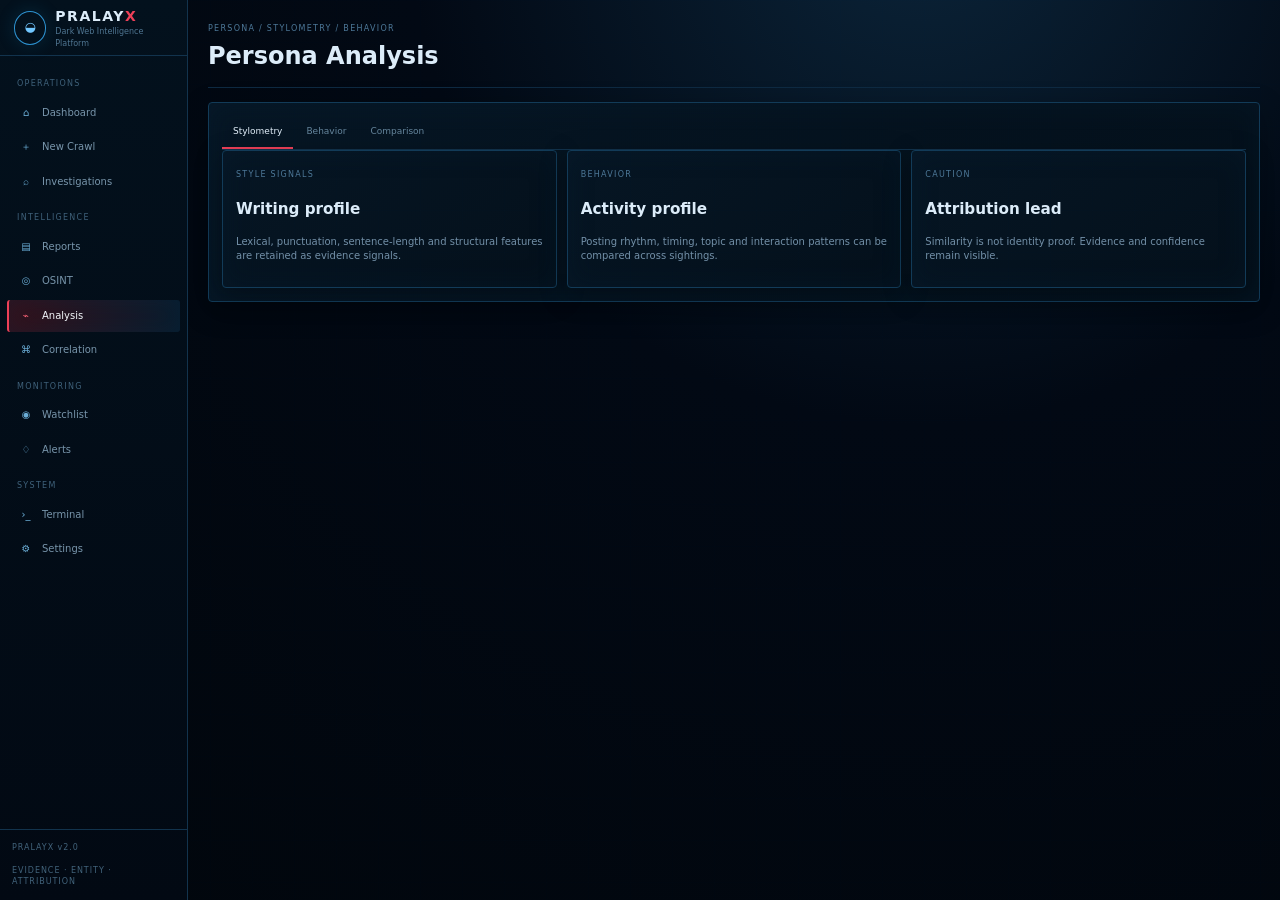
==== commit bc87be6d: "Revert "feat: UI theme toggle, static sidebar layout across all pages, Tor bridge & real-time progre" ====
--- a/web/analysis.html
+++ b/web/analysis.html
@@ -1,92 +1 @@
-<!doctype html>
-<html lang="en">
-<head>
-  <meta charset="utf-8">
-  <meta name="viewport" content="width=device-width,initial-scale=1">
-  <title>PRALAYX -- AI Stylometry & Persona Analysis</title>
-  <link rel="stylesheet" href="/web/app.css">
-</head>
-<body>
-  <div class="app">
-    <aside class="sidebar">
-      <div class="brand">
-        <div class="logo-mark">◒</div>
-        <div>
-          <div class="logo-name">PRALAY<em>X</em></div>
-          <span class="logo-sub">Dark Web Threat De-anonymization</span>
-        </div>
-      </div>
-      <nav class="nav">
-        <div class="nav-title">OPERATIONS</div>
-        <a data-page="dashboard" href="/web/index.html"><span class="nav-ico">⌂</span>Dashboard Overview</a>
-        <a data-page="crawl" href="/web/crawl.html"><span class="nav-ico">＋</span>New Crawl</a>
-        <a data-page="investigations" href="/web/investigations.html"><span class="nav-ico">⌕</span>Investigations Workspace</a>
-        <div class="nav-title">INTELLIGENCE</div>
-        <a data-page="correlation" href="/web/correlation.html"><span class="nav-ico">⌘</span>Relationship Graph</a>
-        <a data-page="osint" href="/web/osint.html"><span class="nav-ico">◎</span>OSINT & Misconfigurations</a>
-        <a data-page="analysis" href="/web/analysis.html"><span class="nav-ico">⌁</span>AI Stylometry / Persona</a>
-        <a data-page="reports" href="/web/reports.html"><span class="nav-ico">▤</span>Final Reports & Export</a>
-        <div class="nav-title">MONITORING</div>
-        <a data-page="monitoring" href="/web/monitoring.html"><span class="nav-ico">◉</span>Watchlist & Alerts</a>
-        <div class="nav-title">SYSTEM</div>
-        <a data-page="terminal" href="/web/terminal.html"><span class="nav-ico">›_</span>Terminal Log</a>
-        <a data-page="settings" href="/web/settings.html"><span class="nav-ico">⚙</span>Settings</a>
-      </nav>
-      <div class="sidebar-foot">
-        <button id="btn-toggle-theme" type="button" class="btn ghost" style="width:100%;margin-bottom:10px;font-size:11px;height:32px;display:flex;align-items:center;justify-content:center;gap:6px">☀️ Day Mode</button>
-        <div>PRALAYX v2.0 (SIH26151)<br>EVIDENCE · ENTITY · ATTRIBUTION</div>
-      </div>
-    </aside>
-    <main class="main">
-      <header class="top">
-        <div>
-          <span class="kicker">PERSONA / STYLOMETRY / REBRAND CONTINUITY</span>
-          <h1>AI Stylometry & Persona Analysis</h1>
-        </div>
-        <span class="case-chip">AI MODEL ENGINE ACTIVE</span>
-      </header>
-
-      <!-- Synthetic Candidate Pseudonymous Continuity Container -->
-      <section class="panel panel-pad section" style="margin-bottom:16px">
-        <div id="persona-demo-container"></div>
-      </section>
-
-      <!-- Model Pipeline & Analyzed Samples Split Grid -->
-      <div class="grid g3 section">
-        <div class="panel panel-pad">
-          <span class="kicker" style="color:#38bdf8">1. STYLOMETRIC SIGNALS</span>
-          <h3 style="margin:4px 0 8px 0;color:#f8fafc">Feature Extraction Pipeline</h3>
-          <p class="muted" style="margin:0 0 10px 0">Extracts char 3-grams, lexical diversity (Type-Token Ratio), punctuation density, function word frequency, sentence length standard deviation, and emoji/capitalization ratios.</p>
-          <div style="font-size:10px;background:#0f172a;padding:8px;border-radius:4px">
-            <div>Char n-gram Sim: <strong>0.84</strong></div>
-            <div>Type-Token Ratio: <strong>0.62</strong></div>
-            <div>Function Word Overlap: <strong>0.79</strong></div>
-          </div>
-        </div>
-
-        <div class="panel panel-pad">
-          <span class="kicker" style="color:#a855f7">2. SEMANTIC EMBEDDINGS</span>
-          <h3 style="margin:4px 0 8px 0;color:#f8fafc">Cosine Similarity Distance</h3>
-          <p class="muted" style="margin:0 0 10px 0">Uses sentence-transformers (all-MiniLM-L6-v2) for semantic topic & stylistic alignment. Generates centroid vectors across sample corpora.</p>
-          <div style="font-size:10px;background:#0f172a;padding:8px;border-radius:4px">
-            <div>Semantic Cosine Sim: <strong>0.78</strong></div>
-            <div>Centroid Distance: <strong>0.22</strong></div>
-            <div>Topic Alignment: <strong>Hacking / Custom Proxy</strong></div>
-          </div>
-        </div>
-
-        <div class="panel panel-pad">
-          <span class="kicker" style="color:#f59e0b">3. SAFETY & BOUNDARIES</span>
-          <h3 style="margin:4px 0 8px 0;color:#f8fafc">Candidate Continuity Only</h3>
-          <p class="muted" style="margin:0 0 10px 0">Stylometric similarity suggests candidate handle continuity across rebranding. It does NOT prove a natural person's identity or produce real-world names.</p>
-          <div style="font-size:10px;background:#0f172a;padding:8px;border-radius:4px;color:#f59e0b">
-            <div>Wording: <strong>Candidate Pseudonymous Link</strong></div>
-            <div>Status: <strong>Needs Analyst Review</strong></div>
-          </div>
-        </div>
-      </div>
-    </main>
-  </div>
-  <script src="/web/app.js"></script>
-</body>
-</html>+<!doctype html><html lang="en"><head><meta charset="utf-8"><meta name="viewport" content="width=device-width,initial-scale=1"><title>PRALAYX</title><link rel="stylesheet" href="/web/app.css"></head><body><div class="app"><aside class="sidebar"></aside><main class="main"><header class="top"><div><span class="kicker">PERSONA / STYLOMETRY / BEHAVIOR</span><h1>Persona Analysis</h1></div></header><section class="panel panel-pad"><div class="tabs"><a class="active">Stylometry</a><a>Behavior</a><a>Comparison</a></div><div class="grid g3"><div class="panel panel-pad"><span class="kicker">STYLE SIGNALS</span><h3>Writing profile</h3><p class="muted">Lexical, punctuation, sentence-length and structural features are retained as evidence signals.</p></div><div class="panel panel-pad"><span class="kicker">BEHAVIOR</span><h3>Activity profile</h3><p class="muted">Posting rhythm, timing, topic and interaction patterns can be compared across sightings.</p></div><div class="panel panel-pad"><span class="kicker">CAUTION</span><h3>Attribution lead</h3><p class="muted">Similarity is not identity proof. Evidence and confidence remain visible.</p></div></div></section></main></div><script src="/web/app.js"></script></body></html>
--- a/web/app.css
+++ b/web/app.css
@@ -1,648 +1,43 @@
-/* PRALAYX High-Contrast Cyber Dark Theme -- Large, Clear Fonts & Modern Layout */
 
-:root {
-  --bg-dark: #070d19;
-  --bg-main: #0b1329;
-  --panel-bg: #0f1a35;
-  --panel-card: #132247;
-  --border-line: #1e3660;
-  --border-glow: #2563eb;
-  
-  --text-main: #f8fafc;
-  --text-muted: #94a3b8;
-  --text-sub: #cbd5e1;
-  
-  --cyan: #38bdf8;
-  --blue: #3b82f6;
-  --green: #10b981;
-  --red: #ef4444;
-  --amber: #f59e0b;
-  --purple: #a855f7;
+:root{
+ --bg:#020914;--panel:#061321;--panel2:#081a2a;--line:#12334d;--line2:#174765;
+ --text:#dcecf9;--muted:#7390a8;--cyan:#35a9f4;--cyan2:#69c4ff;
+ --red:#a51f34;--red2:#ed4058;--green:#37c98d;--amber:#d8a642;
+ --blue:#438dff;--purple:#946cff;
 }
-
-[data-theme="light"] {
-  --bg-dark: #f8fafc;
-  --bg-main: #f1f5f9;
-  --panel-bg: #ffffff;
-  --panel-card: #ffffff;
-  --border-line: #cbd5e1;
-  --border-glow: #2563eb;
-  
-  --text-main: #0f172a;
-  --text-muted: #64748b;
-  --text-sub: #334155;
-  
-  --cyan: #0284c7;
-  --blue: #2563eb;
-  --green: #059669;
-  --red: #dc2626;
-  --amber: #d97706;
-  --purple: #7e22ce;
-}
-
-[data-theme="light"] html, [data-theme="light"] body {
-  background-color: #f8fafc;
-  background-image: 
-    radial-gradient(circle at 80% 0%, #e0f2fe 0%, transparent 50%),
-    radial-gradient(circle at 20% 100%, #e0e7ff 0%, transparent 50%);
-  color: #0f172a;
-}
-
-[data-theme="light"] .sidebar {
-  background: #ffffff !important;
-  border-right-color: #cbd5e1 !important;
-}
-
-[data-theme="light"] .brand {
-  background: #f1f5f9 !important;
-  border-bottom-color: #cbd5e1 !important;
-}
-
-[data-theme="light"] .logo-name {
-  color: #0f172a !important;
-}
-
-[data-theme="light"] .nav-title {
-  color: #475569 !important;
-}
-
-[data-theme="light"] .nav a {
-  color: #334155 !important;
-}
-
-[data-theme="light"] .nav a:hover {
-  background: #e2e8f0 !important;
-  color: #0f172a !important;
-}
-
-[data-theme="light"] .sidebar-foot {
-  background: #f1f5f9 !important;
-  border-top-color: #cbd5e1 !important;
-  color: #64748b !important;
-}
-
-[data-theme="light"] .panel {
-  background: #ffffff !important;
-  border-color: #cbd5e1 !important;
-  box-shadow: 0 2px 8px rgba(0,0,0,0.05) !important;
-}
-
-[data-theme="light"] .table th {
-  background: #f1f5f9 !important;
-  color: #334155 !important;
-  border-bottom-color: #cbd5e1 !important;
-}
-
-[data-theme="light"] .table td {
-  border-bottom-color: #e2e8f0 !important;
-  color: #0f172a !important;
-}
-
-[data-theme="light"] .input, [data-theme="light"] select {
-  background: #ffffff !important;
-  border-color: #cbd5e1 !important;
-  color: #0f172a !important;
-}
-
-[data-theme="light"] div[style*="background:#091326"],
-[data-theme="light"] div[style*="background:#0f172a"] {
-  background: #f8fafc !important;
-  border-color: #cbd5e1 !important;
-}
-
-[data-theme="light"] strong[style*="color:#f8fafc"] {
-  color: #0f172a !important;
-}
-
-* { box-sizing: border-box; }
-
-html, body {
-  margin: 0;
-  padding: 0;
-  min-height: 100vh;
-  background-color: var(--bg-dark);
-  background-image: 
-    radial-gradient(circle at 80% 0%, #1e3a8a33 0%, transparent 50%),
-    radial-gradient(circle at 20% 100%, #312e8133 0%, transparent 50%);
-  color: var(--text-main);
-  font-family: Inter, system-ui, -apple-system, "Segoe UI", Roboto, sans-serif;
-  font-size: 14px;
-  line-height: 1.6;
-}
-
-a { color: inherit; text-decoration: none; }
-
-/* Sidebar Navigation */
-.sidebar {
-  position: fixed;
-  left: 0; top: 0; bottom: 0;
-  width: 240px;
-  height: 100vh;
-  max-height: 100vh;
-  background: #060c18;
-  border-right: 1px solid var(--border-line);
-  z-index: 500;
-  display: flex;
-  flex-direction: column;
-  overflow: hidden;
-}
-
-.brand {
-  height: 64px;
-  padding: 0 16px;
-  display: flex;
-  align-items: center;
-  gap: 12px;
-  border-bottom: 1px solid var(--border-line);
-  background: #091326;
-}
-
-.logo-mark {
-  width: 38px;
-  height: 38px;
-  border-radius: 50%;
-  border: 2px solid var(--cyan);
-  display: grid;
-  place-items: center;
-  font-size: 18px;
-  color: var(--cyan);
-  box-shadow: 0 0 15px rgba(56, 189, 248, 0.4);
-}
-
-.logo-name {
-  font-size: 16px;
-  font-weight: 800;
-  letter-spacing: 0.08em;
-  color: #fff;
-}
-
-.logo-name em { color: var(--red); font-style: normal; }
-
-.logo-sub {
-  font-size: 10px;
-  color: var(--text-muted);
-  font-weight: 500;
-}
-
-.nav { padding: 16px 10px; overflow-y: auto; flex: 1; }
-
-.nav-title {
-  font-size: 11px;
-  font-weight: 700;
-  color: #475569;
-  letter-spacing: 0.12em;
-  padding: 14px 12px 6px;
-}
-
-.nav a {
-  display: flex;
-  align-items: center;
-  gap: 12px;
-  padding: 11px 14px;
-  margin: 3px 0;
-  border-radius: 6px;
-  color: #94a3b8;
-  font-size: 13px;
-  font-weight: 500;
-  transition: all 0.2s ease;
-}
-
-.nav a:hover {
-  background: #111e38;
-  color: #f8fafc;
-}
-
-.nav a.active {
-  background: linear-gradient(90deg, #1e3a8a, #1d4ed8);
-  color: #ffffff;
-  font-weight: 700;
-  box-shadow: 0 4px 12px rgba(37, 99, 235, 0.3);
-}
-
-.nav-ico { width: 18px; text-align: center; font-size: 15px; color: var(--cyan); }
-.nav a.active .nav-ico { color: #fff; }
-
-.sidebar-foot {
-  padding: 16px;
-  border-top: 1px solid var(--border-line);
-  font-size: 11px;
-  color: #64748b;
-  line-height: 1.5;
-  background: #040812;
-}
-
-/* Main Workspace Container */
-.main {
-  margin-left: 240px;
-  padding: 24px 32px 60px;
-  min-height: 100vh;
-}
-
-/* Top Header Bar */
-.top {
-  display: flex;
-  justify-content: space-between;
-  align-items: flex-end;
-  border-bottom: 1px solid var(--border-line);
-  padding-bottom: 18px;
-  margin-bottom: 24px;
-}
-
-.top h1 {
-  margin: 4px 0 0 0;
-  font-size: 28px;
-  font-weight: 800;
-  color: #f8fafc;
-  letter-spacing: -0.02em;
-}
-
-.kicker {
-  font-size: 11px;
-  font-weight: 700;
-  letter-spacing: 0.12em;
-  color: var(--cyan);
-  text-transform: uppercase;
-}
-
-.case-chip {
-  border: 1px solid var(--border-line);
-  background: var(--panel-card);
-  color: var(--cyan);
-  border-radius: 20px;
-  padding: 6px 14px;
-  font-size: 12px;
-  font-weight: 600;
-}
-
-/* Panel & Cards Styling */
-.panel {
-  background: var(--panel-bg);
-  border: 1px solid var(--border-line);
-  border-radius: 8px;
-  box-shadow: 0 4px 20px rgba(0, 0, 0, 0.3);
-  overflow: hidden;
-}
-
-.panel-pad { padding: 20px; }
-
-.hero {
-  display: grid;
-  grid-template-columns: 1fr auto;
-  gap: 24px;
-  align-items: center;
-}
-
-.hero h2 { margin: 6px 0; font-size: 20px; color: #fff; font-weight: 700; }
-.hero p, .muted { color: var(--text-muted); font-size: 13px; }
-
-/* Forms & Inputs */
-.form {
-  display: flex;
-  gap: 10px;
-  align-items: center;
-}
-
-.input, .select {
-  height: 42px;
-  background: #091326;
-  border: 1px solid var(--border-line);
-  border-radius: 6px;
-  color: var(--text-main);
-  padding: 0 14px;
-  font-size: 13px;
-  outline: none;
-  transition: border 0.2s;
-}
-
-.input:focus, .select:focus {
-  border-color: var(--cyan);
-  box-shadow: 0 0 0 3px rgba(56, 189, 248, 0.2);
-}
-
-.btn {
-  height: 42px;
-  padding: 0 20px;
-  border-radius: 6px;
-  border: none;
-  background: linear-gradient(135deg, #2563eb, #1d4ed8);
-  color: #fff;
-  font-size: 13px;
-  font-weight: 700;
-  cursor: pointer;
-  display: inline-flex;
-  align-items: center;
-  justify-content: center;
-  gap: 8px;
-  transition: transform 0.1s, box-shadow 0.2s;
-  box-shadow: 0 4px 12px rgba(37, 99, 235, 0.3);
-}
-
-.btn:hover { transform: translateY(-1px); box-shadow: 0 6px 16px rgba(37, 99, 235, 0.4); }
-.btn.ghost { background: #091326; border: 1px solid var(--border-line); color: var(--text-sub); box-shadow: none; }
-.btn.ghost:hover { background: #132247; color: #fff; }
-
-/* Layout Grids */
-.grid { display: grid; gap: 16px; }
-.g2 { grid-template-columns: repeat(2, 1fr); }
-.g3 { grid-template-columns: repeat(3, 1fr); }
-.g4 { grid-template-columns: repeat(4, 1fr); }
-.section { margin-top: 16px; }
-
-/* Metric Display Cards */
-.metric {
-  background: var(--panel-card);
-  border: 1px solid var(--border-line);
-  border-radius: 8px;
-  padding: 16px 20px;
-}
-
-.metric label {
-  font-size: 11px;
-  font-weight: 700;
-  color: var(--text-muted);
-  text-transform: uppercase;
-  letter-spacing: 0.08em;
-}
-
-.metric strong {
-  font-size: 32px;
-  font-weight: 800;
-  color: #fff;
-  margin-top: 4px;
-  display: block;
-}
-
-.metric small { font-size: 11px; color: var(--text-muted); }
-
-/* Section Header Bar inside Panels */
-.section-title {
-  display: flex;
-  justify-content: space-between;
-  align-items: center;
-  padding: 16px 20px;
-  background: #091326;
-  border-bottom: 1px solid var(--border-line);
-}
-
-.section-title h2 {
-  font-size: 15px;
-  font-weight: 700;
-  margin: 0;
-  color: #f8fafc;
-}
-
-/* Tables with Large Clear Fonts */
-.table {
-  width: 100%;
-  border-collapse: collapse;
-}
-
-.table th {
-  font-size: 11px;
-  font-weight: 700;
-  color: var(--text-muted);
-  text-transform: uppercase;
-  letter-spacing: 0.08em;
-  text-align: left;
-  padding: 12px 16px;
-  background: #091326;
-  border-bottom: 1px solid var(--border-line);
-}
-
-.table td {
-  font-size: 13px;
-  color: var(--text-sub);
-  padding: 14px 16px;
-  border-bottom: 1px solid #132247;
-}
-
-.table tr:hover td { background: #132247; }
-.table td:first-child { color: #fff; font-weight: 600; }
-
-/* Status Badges & Chips */
-.tag {
-  display: inline-flex;
-  align-items: center;
-  padding: 4px 10px;
-  border-radius: 12px;
-  font-size: 11px;
-  font-weight: 700;
-  border: 1px solid var(--border-line);
-  color: var(--cyan);
-}
-
-.tag.red { border-color: #7f1d1d; background: #7f1d1d22; color: #f87171; }
-.tag.green { border-color: #064e3b; background: #064e3b22; color: #34d399; }
-.tag.amber { border-color: #78350f; background: #78350f22; color: #fbbf24; }
-.tag.purple { border-color: #581c87; background: #581c8722; color: #c084fc; }
-.tag.blue { border-color: #1e3a8a; background: #1e3a8a22; color: #60a5fa; }
-
-.status {
-  display: inline-flex;
-  padding: 4px 12px;
-  border-radius: 12px;
-  font-size: 11px;
-  font-weight: 700;
-  border: 1px solid var(--border-line);
-}
-
-.status.COMPLETED, .status.ONLINE { border-color: #059669; background: #05966922; color: #34d399; }
-.status.RUNNING, .status.IN_PROGRESS { border-color: #d97706; background: #d9770622; color: #fbbf24; }
-.status.ERROR, .status.HIGH { border-color: #dc2626; background: #dc262622; color: #f87171; }
-
-.notice {
-  padding: 14px 18px;
-  background: #091326;
-  border: 1px dashed var(--border-line);
-  border-radius: 6px;
-  font-size: 13px;
-  color: var(--text-muted);
-}
-
-.empty { padding: 32px; text-align: center; color: var(--text-muted); font-size: 13px; }
-.hidden { display: none !important; }
-
-/* Tabs Bar */
-.tabs {
-  display: flex;
-  gap: 8px;
-  border-bottom: 1px solid var(--border-line);
-}
-
-.tabs a {
-  padding: 12px 18px;
-  font-size: 13px;
-  font-weight: 600;
-  color: var(--text-muted);
-  border-bottom: 2px solid transparent;
-}
-
-.tabs a.active {
-  color: #fff;
-  border-bottom-color: var(--cyan);
-}
-
-/* Terminal & Log Stream */
-.terminal {
-  background: #030712;
-  border: 1px solid var(--border-line);
-  border-radius: 8px;
-}
-
-.terminal-head {
-  padding: 12px 16px;
-  border-bottom: 1px solid var(--border-line);
-  display: flex;
-  justify-content: space-between;
-  align-items: center;
-}
-
-.terminal-body {
-  padding: 16px;
-  min-height: 240px;
-  max-height: 440px;
-  overflow-y: auto;
-  font-family: ui-monospace, SFMono-Regular, Consolas, monospace;
-  font-size: 12px;
-  line-height: 1.8;
-  color: #38bdf8;
-}
-
-.terminal-line.success { color: #34d399; }
-.terminal-line.warn { color: #fbbf24; }
-.terminal-line.info { color: #38bdf8; }
-
-@media (max-width: 1100px) {
-  .g4, .g3 { grid-template-columns: repeat(2, 1fr); }
-  .hero { grid-template-columns: 1fr; }
-}
-
-@media (max-width: 768px) {
-  .sidebar { position: static; width: 100%; }
-  .main { margin-left: 0; padding: 16px; }
-  .g2, .g3, .g4 { grid-template-columns: 1fr; }
-}
-
-/* Modal Overlay Backdrop & Popup Card */
-.modal-backdrop {
-  position: fixed;
-  top: 0; left: 0; right: 0; bottom: 0;
-  background: rgba(4, 9, 20, 0.82);
-  backdrop-filter: blur(6px);
-  z-index: 999;
-  display: flex;
-  align-items: center;
-  justify-content: center;
-  padding: 20px;
-  animation: modalFadeIn 0.2s ease-out;
-}
-
-.modal-card {
-  background: #0f1a35;
-  border: 1px solid #1e3660;
-  border-radius: 12px;
-  box-shadow: 0 20px 50px rgba(0, 0, 0, 0.7), 0 0 30px rgba(56, 189, 248, 0.15);
-  width: 100%;
-  max-width: 640px;
-  max-height: 85vh;
-  display: flex;
-  flex-direction: column;
-  overflow: hidden;
-  animation: modalScaleUp 0.25s cubic-bezier(0.16, 1, 0.3, 1);
-}
-
-.modal-header {
-  padding: 16px 20px;
-  background: #132247;
-  border-bottom: 1px solid #1e3660;
-  display: flex;
-  justify-content: space-between;
-  align-items: center;
-}
-
-.modal-title {
-  margin: 0;
-  font-size: 16px;
-  font-weight: 800;
-  color: #f8fafc;
-}
-
-.modal-close {
-  background: transparent;
-  border: none;
-  color: #94a3b8;
-  font-size: 20px;
-  font-weight: bold;
-  cursor: pointer;
-  width: 32px;
-  height: 32px;
-  border-radius: 6px;
-  display: grid;
-  place-items: center;
-  transition: all 0.2s;
-}
-
-.modal-close:hover {
-  background: #1e293b;
-  color: #f87171;
-}
-
-.modal-body {
-  padding: 20px;
-  overflow-y: auto;
-  font-size: 13px;
-  color: #cbd5e1;
-}
-
-.modal-footer {
-  padding: 14px 20px;
-  background: #091326;
-  border-top: 1px solid #1e3660;
-  display: flex;
-  justify-content: flex-end;
-  gap: 10px;
-}
-
-/* Floating Zoom Control Bar */
-.zoom-controls {
-  position: absolute;
-  top: 14px;
-  right: 14px;
-  display: flex;
-  gap: 6px;
-  background: #0f172a;
-  border: 1px solid #1e293b;
-  padding: 5px;
-  border-radius: 8px;
-  box-shadow: 0 4px 12px rgba(0,0,0,0.5);
-  z-index: 10;
-}
-
-.zoom-btn {
-  background: #1e293b;
-  color: #f8fafc;
-  border: 1px solid #334155;
-  border-radius: 4px;
-  padding: 4px 10px;
-  font-size: 12px;
-  font-weight: 700;
-  cursor: pointer;
-  transition: all 0.15s ease;
-}
-
-.zoom-btn:hover {
-  background: #2563eb;
-  border-color: #3b82f6;
-  color: #fff;
-}
-
-@keyframes modalFadeIn {
-  from { opacity: 0; }
-  to { opacity: 1; }
-}
-
-@keyframes modalScaleUp {
-  from { opacity: 0; transform: scale(0.94); }
-  to { opacity: 1; transform: scale(1); }
-}
-
+*{box-sizing:border-box}html,body{margin:0;min-height:100%;background:
+radial-gradient(circle at 72% -10%,#0b2439 0,#020914 38%,#01060c 100%);
+color:var(--text);font:13px/1.45 Inter,system-ui,-apple-system,"Segoe UI",sans-serif}
+body:before{content:"";position:fixed;inset:0;pointer-events:none;opacity:.12;
+background-image:linear-gradient(#3e86ad18 1px,transparent 1px),linear-gradient(90deg,#3e86ad18 1px,transparent 1px);background-size:42px 42px}
+a{color:inherit;text-decoration:none}.app{min-height:100vh}
+.sidebar{position:fixed;left:0;top:0;bottom:0;width:188px;background:linear-gradient(180deg,#03111d,#020913);
+border-right:1px solid #12334d;z-index:20;display:flex;flex-direction:column}
+.brand{height:56px;border-bottom:1px solid #12334d;display:flex;align-items:center;gap:9px;padding:0 14px}
+.logo-mark{width:34px;height:34px;border:1px solid #2d92d0;border-radius:50%;display:grid;place-items:center;color:#72c7ff;
+box-shadow:0 0 18px #197db333}.logo-name{font-weight:800;letter-spacing:.11em;font-size:14px}.logo-name em{color:var(--red2);font-style:normal}
+.logo-sub{font-size:8px;color:#4f7591;display:block}.nav{padding:10px 7px;overflow:auto}.nav-title{font-size:8px;color:#3f617a;letter-spacing:.16em;padding:12px 10px 5px}
+.nav a{display:flex;align-items:center;gap:9px;padding:9px 10px;margin:2px 0;border-left:2px solid transparent;color:#7895ab;font-size:10px;border-radius:3px}
+.nav a:hover{background:#071b2a;color:#d6ebf8}.nav a.active{background:linear-gradient(90deg,#34111b,#091c2d);color:#f3f8fc;border-left-color:var(--red2);box-shadow:inset 0 0 22px #0a274055}
+.nav-ico{width:14px;color:#6baed7;text-align:center}.nav a.active .nav-ico{color:#ff6577}
+.sidebar-foot{margin-top:auto;border-top:1px solid #12334d;padding:12px;color:#42637b;font-size:8px;letter-spacing:.12em}
+.main{margin-left:188px;min-height:100vh;max-width:1540px;padding:18px 20px 45px;margin-right:auto}
+.top{display:flex;justify-content:space-between;align-items:end;border-bottom:1px solid #0e2a42;padding-bottom:13px;margin-bottom:14px}
+.top h1{font-size:24px;margin:2px 0 0}.kicker{font-size:8px;letter-spacing:.16em;color:#4d7898}.case-chip{border:1px solid #214862;background:#061522;color:#7eb9dc;border-radius:12px;padding:5px 9px;font-size:8px}
+.panel{background:linear-gradient(145deg,#061624,#04101b);border:1px solid #123b58;border-radius:4px;box-shadow:inset 0 0 26px #06203844,0 8px 28px #0004}
+.panel-pad{padding:13px}.hero{display:grid;grid-template-columns:1fr auto;gap:20px;align-items:center}.hero h2{margin:4px 0;font-size:16px}.hero p,.muted{color:var(--muted);font-size:10px}.form{display:grid;grid-template-columns:250px 190px 110px;gap:7px}.input,.select{height:34px;background:#04101a;border:1px solid #17415e;border-radius:3px;color:#dcecf9;padding:0 9px;outline:none;font-size:10px}.input:focus,.select:focus{border-color:#338dc4;box-shadow:0 0 0 2px #2c8ac51a}
+.btn{height:34px;border:1px solid #ee4b60;border-radius:3px;background:linear-gradient(180deg,#d9364d,#9e1d31);color:white;font-size:10px;font-weight:700;cursor:pointer;padding:0 13px}.btn.ghost{background:#061522;border-color:#1b4965;color:#a6c8dc}
+.grid{display:grid;gap:10px}.g2{grid-template-columns:1fr 1fr}.g3{grid-template-columns:repeat(3,1fr)}.g4{grid-template-columns:repeat(4,1fr)}.section{margin-top:10px}
+.metric{padding:11px 13px;min-height:68px}.metric label{display:block;color:#6d8ba3;font-size:9px}.metric strong{display:block;font-size:20px;margin-top:2px}.metric small{color:#53738c;font-size:8px}
+.section-title{display:flex;justify-content:space-between;align-items:center;border-bottom:1px solid #12334d}.section-title h2{font-size:11px;margin:0}.section-title span,.section-title .source{font-size:8px;color:#61829a}
+.table{width:100%;border-collapse:collapse}.table th{font-size:8px;color:#54748d;text-align:left;font-weight:500;padding:8px;border-bottom:1px solid #12334d}.table td{font-size:9px;color:#a7bfd0;padding:9px 8px;border-bottom:1px solid #0e2b3f}.table tr:hover td{background:#071b2a}.table td:first-child{color:#d1e7f5}
+.row{display:flex;justify-content:space-between;gap:12px;align-items:center;padding:9px 11px;border-bottom:1px solid #103048}.row:last-child{border-bottom:0}.row-main{min-width:0}.row-main strong{display:block;font-size:9px}.row-main span{display:block;color:#608199;font-size:8px;margin-top:2px}.tag{border:1px solid #28506b;border-radius:9px;padding:2px 6px;font-size:8px;color:#76b9df}.tag.red{border-color:#7b2938;color:#ff6476}.tag.green{border-color:#27654f;color:#4ed89b}.tag.amber{border-color:#654d20;color:#dfad4b}
+.status{display:inline-flex;border:1px solid #28506b;border-radius:10px;padding:3px 7px;font-size:8px;color:#76b9df}.status.COMPLETED{border-color:#27654f;color:#4ed89b}.status.RUNNING,.status.CRAWLING{border-color:#684f20;color:#dfad4b}.status.ERROR{border-color:#7b2938;color:#ff6476}.status.NO_RESULTS{color:#8299aa}.status.NOT_RUN,.status.MISSING_CONFIG{border-color:#684f20;color:#dfad4b}
+.notice{border:1px dashed #1a4662;color:#7190a8;background:#04111b;padding:10px;border-radius:3px;font-size:9px}
+.empty{padding:24px;text-align:center;color:#55748c;font-size:9px}.hidden{display:none!important}
+.tabs{display:flex;gap:2px;border-bottom:1px solid #12334d}.tabs a{padding:9px 11px;color:#66869d;font-size:9px;border-bottom:2px solid transparent}.tabs a.active{color:#e3f0fb;border-color:var(--red2)}
+.filters{display:flex;gap:7px}.filters .input{flex:1}
+.finding{display:grid;grid-template-columns:100px 1fr 85px;gap:9px;padding:9px 11px;border-bottom:1px solid #103048;font-size:9px}.finding .type{color:#63839b}.finding .value{font:9px ui-monospace;color:#b9d8eb;overflow:hidden;text-overflow:ellipsis}.finding .conf{text-align:right;color:#70b6df}
+.terminal{background:#02070b;border:1px solid #153c56;box-shadow:inset 0 0 45px #03111d}.terminal-head{height:36px;padding:0 11px;border-bottom:1px solid #15344a;display:flex;justify-content:space-between;align-items:center}.terminal-head .status{color:#ff6174;border-color:#7b2938}.terminal-body{padding:11px;min-height:220px;max-height:420px;overflow:auto;color:#8bc4ed;font:9px/1.7 ui-monospace,SFMono-Regular,Consolas,monospace;white-space:pre-wrap}.terminal-line.success{color:#4bd799}.terminal-line.warn{color:#e6ae4e}.terminal-line.info{color:#79b7df}.terminal-empty{text-align:center;padding:35px;color:#4c6c83}.progress{height:2px;background:#0e2434}.progress i{display:block;height:100%;width:45%;background:var(--red2);animation:scan 1.4s linear infinite}@keyframes scan{to{transform:translateX(220%)}}
+@media(max-width:1050px){.hero{grid-template-columns:1fr}.form{grid-template-columns:1fr}.g4,.g3{grid-template-columns:1fr 1fr}}
+@media(max-width:720px){.sidebar{position:static;width:100%;height:auto}.main{margin-left:0;padding:12px}.nav{display:flex;overflow:auto}.nav-title{display:none}.sidebar-foot{display:none}.top{align-items:center}.g2,.g3,.g4{grid-template-columns:1fr}.hero{display:block}.form{margin-top:12px}.filters{display:grid}}
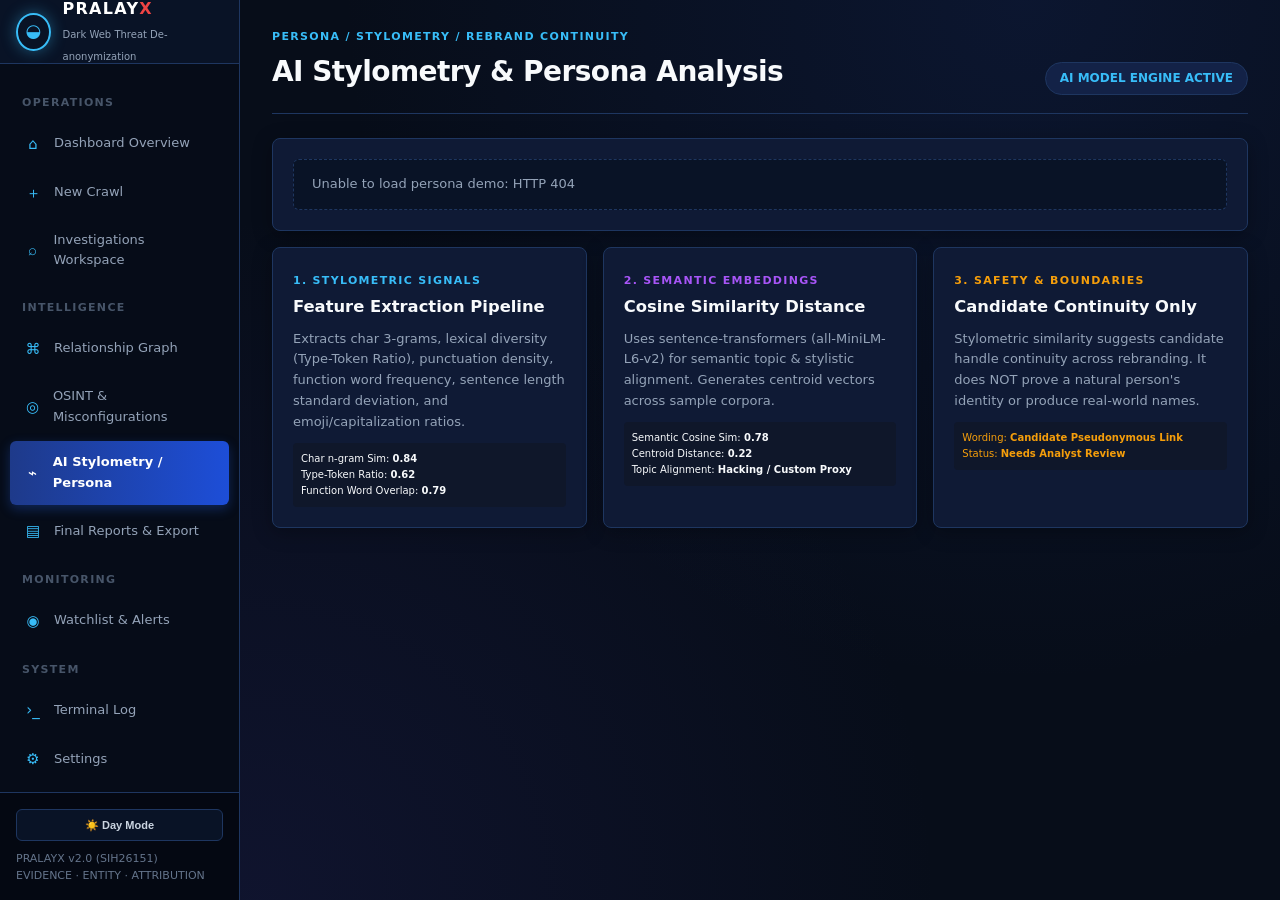
==== commit 52fbdf43: "feat: complete platform features, theme switcher, tor bridge, real-time timers & comprehensive docs" ====
--- a/web/analysis.html
+++ b/web/analysis.html
@@ -1 +1,92 @@
-<!doctype html><html lang="en"><head><meta charset="utf-8"><meta name="viewport" content="width=device-width,initial-scale=1"><title>PRALAYX</title><link rel="stylesheet" href="/web/app.css"></head><body><div class="app"><aside class="sidebar"></aside><main class="main"><header class="top"><div><span class="kicker">PERSONA / STYLOMETRY / BEHAVIOR</span><h1>Persona Analysis</h1></div></header><section class="panel panel-pad"><div class="tabs"><a class="active">Stylometry</a><a>Behavior</a><a>Comparison</a></div><div class="grid g3"><div class="panel panel-pad"><span class="kicker">STYLE SIGNALS</span><h3>Writing profile</h3><p class="muted">Lexical, punctuation, sentence-length and structural features are retained as evidence signals.</p></div><div class="panel panel-pad"><span class="kicker">BEHAVIOR</span><h3>Activity profile</h3><p class="muted">Posting rhythm, timing, topic and interaction patterns can be compared across sightings.</p></div><div class="panel panel-pad"><span class="kicker">CAUTION</span><h3>Attribution lead</h3><p class="muted">Similarity is not identity proof. Evidence and confidence remain visible.</p></div></div></section></main></div><script src="/web/app.js"></script></body></html>+<!doctype html>
+<html lang="en">
+<head>
+  <meta charset="utf-8">
+  <meta name="viewport" content="width=device-width,initial-scale=1">
+  <title>PRALAYX -- AI Stylometry & Persona Analysis</title>
+  <link rel="stylesheet" href="/web/app.css">
+</head>
+<body>
+  <div class="app">
+    <aside class="sidebar">
+      <div class="brand">
+        <div class="logo-mark">◒</div>
+        <div>
+          <div class="logo-name">PRALAY<em>X</em></div>
+          <span class="logo-sub">Dark Web Threat De-anonymization</span>
+        </div>
+      </div>
+      <nav class="nav">
+        <div class="nav-title">OPERATIONS</div>
+        <a data-page="dashboard" href="/web/index.html"><span class="nav-ico">⌂</span>Dashboard Overview</a>
+        <a data-page="crawl" href="/web/crawl.html"><span class="nav-ico">＋</span>New Crawl</a>
+        <a data-page="investigations" href="/web/investigations.html"><span class="nav-ico">⌕</span>Investigations Workspace</a>
+        <div class="nav-title">INTELLIGENCE</div>
+        <a data-page="correlation" href="/web/correlation.html"><span class="nav-ico">⌘</span>Relationship Graph</a>
+        <a data-page="osint" href="/web/osint.html"><span class="nav-ico">◎</span>OSINT & Misconfigurations</a>
+        <a data-page="analysis" href="/web/analysis.html"><span class="nav-ico">⌁</span>AI Stylometry / Persona</a>
+        <a data-page="reports" href="/web/reports.html"><span class="nav-ico">▤</span>Final Reports & Export</a>
+        <div class="nav-title">MONITORING</div>
+        <a data-page="monitoring" href="/web/monitoring.html"><span class="nav-ico">◉</span>Watchlist & Alerts</a>
+        <div class="nav-title">SYSTEM</div>
+        <a data-page="terminal" href="/web/terminal.html"><span class="nav-ico">›_</span>Terminal Log</a>
+        <a data-page="settings" href="/web/settings.html"><span class="nav-ico">⚙</span>Settings</a>
+      </nav>
+      <div class="sidebar-foot">
+        <button id="btn-toggle-theme" type="button" class="btn ghost" style="width:100%;margin-bottom:10px;font-size:11px;height:32px;display:flex;align-items:center;justify-content:center;gap:6px">☀️ Day Mode</button>
+        <div>PRALAYX v2.0 (SIH26151)<br>EVIDENCE · ENTITY · ATTRIBUTION</div>
+      </div>
+    </aside>
+    <main class="main">
+      <header class="top">
+        <div>
+          <span class="kicker">PERSONA / STYLOMETRY / REBRAND CONTINUITY</span>
+          <h1>AI Stylometry & Persona Analysis</h1>
+        </div>
+        <span class="case-chip">AI MODEL ENGINE ACTIVE</span>
+      </header>
+
+      <!-- Synthetic Candidate Pseudonymous Continuity Container -->
+      <section class="panel panel-pad section" style="margin-bottom:16px">
+        <div id="persona-demo-container"></div>
+      </section>
+
+      <!-- Model Pipeline & Analyzed Samples Split Grid -->
+      <div class="grid g3 section">
+        <div class="panel panel-pad">
+          <span class="kicker" style="color:#38bdf8">1. STYLOMETRIC SIGNALS</span>
+          <h3 style="margin:4px 0 8px 0;color:#f8fafc">Feature Extraction Pipeline</h3>
+          <p class="muted" style="margin:0 0 10px 0">Extracts char 3-grams, lexical diversity (Type-Token Ratio), punctuation density, function word frequency, sentence length standard deviation, and emoji/capitalization ratios.</p>
+          <div style="font-size:10px;background:#0f172a;padding:8px;border-radius:4px">
+            <div>Char n-gram Sim: <strong>0.84</strong></div>
+            <div>Type-Token Ratio: <strong>0.62</strong></div>
+            <div>Function Word Overlap: <strong>0.79</strong></div>
+          </div>
+        </div>
+
+        <div class="panel panel-pad">
+          <span class="kicker" style="color:#a855f7">2. SEMANTIC EMBEDDINGS</span>
+          <h3 style="margin:4px 0 8px 0;color:#f8fafc">Cosine Similarity Distance</h3>
+          <p class="muted" style="margin:0 0 10px 0">Uses sentence-transformers (all-MiniLM-L6-v2) for semantic topic & stylistic alignment. Generates centroid vectors across sample corpora.</p>
+          <div style="font-size:10px;background:#0f172a;padding:8px;border-radius:4px">
+            <div>Semantic Cosine Sim: <strong>0.78</strong></div>
+            <div>Centroid Distance: <strong>0.22</strong></div>
+            <div>Topic Alignment: <strong>Hacking / Custom Proxy</strong></div>
+          </div>
+        </div>
+
+        <div class="panel panel-pad">
+          <span class="kicker" style="color:#f59e0b">3. SAFETY & BOUNDARIES</span>
+          <h3 style="margin:4px 0 8px 0;color:#f8fafc">Candidate Continuity Only</h3>
+          <p class="muted" style="margin:0 0 10px 0">Stylometric similarity suggests candidate handle continuity across rebranding. It does NOT prove a natural person's identity or produce real-world names.</p>
+          <div style="font-size:10px;background:#0f172a;padding:8px;border-radius:4px;color:#f59e0b">
+            <div>Wording: <strong>Candidate Pseudonymous Link</strong></div>
+            <div>Status: <strong>Needs Analyst Review</strong></div>
+          </div>
+        </div>
+      </div>
+    </main>
+  </div>
+  <script src="/web/app.js"></script>
+</body>
+</html>
--- a/web/app.css
+++ b/web/app.css
@@ -1,43 +1,648 @@
-
-:root{
- --bg:#020914;--panel:#061321;--panel2:#081a2a;--line:#12334d;--line2:#174765;
- --text:#dcecf9;--muted:#7390a8;--cyan:#35a9f4;--cyan2:#69c4ff;
- --red:#a51f34;--red2:#ed4058;--green:#37c98d;--amber:#d8a642;
- --blue:#438dff;--purple:#946cff;
-}
-*{box-sizing:border-box}html,body{margin:0;min-height:100%;background:
-radial-gradient(circle at 72% -10%,#0b2439 0,#020914 38%,#01060c 100%);
-color:var(--text);font:13px/1.45 Inter,system-ui,-apple-system,"Segoe UI",sans-serif}
-body:before{content:"";position:fixed;inset:0;pointer-events:none;opacity:.12;
-background-image:linear-gradient(#3e86ad18 1px,transparent 1px),linear-gradient(90deg,#3e86ad18 1px,transparent 1px);background-size:42px 42px}
-a{color:inherit;text-decoration:none}.app{min-height:100vh}
-.sidebar{position:fixed;left:0;top:0;bottom:0;width:188px;background:linear-gradient(180deg,#03111d,#020913);
-border-right:1px solid #12334d;z-index:20;display:flex;flex-direction:column}
-.brand{height:56px;border-bottom:1px solid #12334d;display:flex;align-items:center;gap:9px;padding:0 14px}
-.logo-mark{width:34px;height:34px;border:1px solid #2d92d0;border-radius:50%;display:grid;place-items:center;color:#72c7ff;
-box-shadow:0 0 18px #197db333}.logo-name{font-weight:800;letter-spacing:.11em;font-size:14px}.logo-name em{color:var(--red2);font-style:normal}
-.logo-sub{font-size:8px;color:#4f7591;display:block}.nav{padding:10px 7px;overflow:auto}.nav-title{font-size:8px;color:#3f617a;letter-spacing:.16em;padding:12px 10px 5px}
-.nav a{display:flex;align-items:center;gap:9px;padding:9px 10px;margin:2px 0;border-left:2px solid transparent;color:#7895ab;font-size:10px;border-radius:3px}
-.nav a:hover{background:#071b2a;color:#d6ebf8}.nav a.active{background:linear-gradient(90deg,#34111b,#091c2d);color:#f3f8fc;border-left-color:var(--red2);box-shadow:inset 0 0 22px #0a274055}
-.nav-ico{width:14px;color:#6baed7;text-align:center}.nav a.active .nav-ico{color:#ff6577}
-.sidebar-foot{margin-top:auto;border-top:1px solid #12334d;padding:12px;color:#42637b;font-size:8px;letter-spacing:.12em}
-.main{margin-left:188px;min-height:100vh;max-width:1540px;padding:18px 20px 45px;margin-right:auto}
-.top{display:flex;justify-content:space-between;align-items:end;border-bottom:1px solid #0e2a42;padding-bottom:13px;margin-bottom:14px}
-.top h1{font-size:24px;margin:2px 0 0}.kicker{font-size:8px;letter-spacing:.16em;color:#4d7898}.case-chip{border:1px solid #214862;background:#061522;color:#7eb9dc;border-radius:12px;padding:5px 9px;font-size:8px}
-.panel{background:linear-gradient(145deg,#061624,#04101b);border:1px solid #123b58;border-radius:4px;box-shadow:inset 0 0 26px #06203844,0 8px 28px #0004}
-.panel-pad{padding:13px}.hero{display:grid;grid-template-columns:1fr auto;gap:20px;align-items:center}.hero h2{margin:4px 0;font-size:16px}.hero p,.muted{color:var(--muted);font-size:10px}.form{display:grid;grid-template-columns:250px 190px 110px;gap:7px}.input,.select{height:34px;background:#04101a;border:1px solid #17415e;border-radius:3px;color:#dcecf9;padding:0 9px;outline:none;font-size:10px}.input:focus,.select:focus{border-color:#338dc4;box-shadow:0 0 0 2px #2c8ac51a}
-.btn{height:34px;border:1px solid #ee4b60;border-radius:3px;background:linear-gradient(180deg,#d9364d,#9e1d31);color:white;font-size:10px;font-weight:700;cursor:pointer;padding:0 13px}.btn.ghost{background:#061522;border-color:#1b4965;color:#a6c8dc}
-.grid{display:grid;gap:10px}.g2{grid-template-columns:1fr 1fr}.g3{grid-template-columns:repeat(3,1fr)}.g4{grid-template-columns:repeat(4,1fr)}.section{margin-top:10px}
-.metric{padding:11px 13px;min-height:68px}.metric label{display:block;color:#6d8ba3;font-size:9px}.metric strong{display:block;font-size:20px;margin-top:2px}.metric small{color:#53738c;font-size:8px}
-.section-title{display:flex;justify-content:space-between;align-items:center;border-bottom:1px solid #12334d}.section-title h2{font-size:11px;margin:0}.section-title span,.section-title .source{font-size:8px;color:#61829a}
-.table{width:100%;border-collapse:collapse}.table th{font-size:8px;color:#54748d;text-align:left;font-weight:500;padding:8px;border-bottom:1px solid #12334d}.table td{font-size:9px;color:#a7bfd0;padding:9px 8px;border-bottom:1px solid #0e2b3f}.table tr:hover td{background:#071b2a}.table td:first-child{color:#d1e7f5}
-.row{display:flex;justify-content:space-between;gap:12px;align-items:center;padding:9px 11px;border-bottom:1px solid #103048}.row:last-child{border-bottom:0}.row-main{min-width:0}.row-main strong{display:block;font-size:9px}.row-main span{display:block;color:#608199;font-size:8px;margin-top:2px}.tag{border:1px solid #28506b;border-radius:9px;padding:2px 6px;font-size:8px;color:#76b9df}.tag.red{border-color:#7b2938;color:#ff6476}.tag.green{border-color:#27654f;color:#4ed89b}.tag.amber{border-color:#654d20;color:#dfad4b}
-.status{display:inline-flex;border:1px solid #28506b;border-radius:10px;padding:3px 7px;font-size:8px;color:#76b9df}.status.COMPLETED{border-color:#27654f;color:#4ed89b}.status.RUNNING,.status.CRAWLING{border-color:#684f20;color:#dfad4b}.status.ERROR{border-color:#7b2938;color:#ff6476}.status.NO_RESULTS{color:#8299aa}.status.NOT_RUN,.status.MISSING_CONFIG{border-color:#684f20;color:#dfad4b}
-.notice{border:1px dashed #1a4662;color:#7190a8;background:#04111b;padding:10px;border-radius:3px;font-size:9px}
-.empty{padding:24px;text-align:center;color:#55748c;font-size:9px}.hidden{display:none!important}
-.tabs{display:flex;gap:2px;border-bottom:1px solid #12334d}.tabs a{padding:9px 11px;color:#66869d;font-size:9px;border-bottom:2px solid transparent}.tabs a.active{color:#e3f0fb;border-color:var(--red2)}
-.filters{display:flex;gap:7px}.filters .input{flex:1}
-.finding{display:grid;grid-template-columns:100px 1fr 85px;gap:9px;padding:9px 11px;border-bottom:1px solid #103048;font-size:9px}.finding .type{color:#63839b}.finding .value{font:9px ui-monospace;color:#b9d8eb;overflow:hidden;text-overflow:ellipsis}.finding .conf{text-align:right;color:#70b6df}
-.terminal{background:#02070b;border:1px solid #153c56;box-shadow:inset 0 0 45px #03111d}.terminal-head{height:36px;padding:0 11px;border-bottom:1px solid #15344a;display:flex;justify-content:space-between;align-items:center}.terminal-head .status{color:#ff6174;border-color:#7b2938}.terminal-body{padding:11px;min-height:220px;max-height:420px;overflow:auto;color:#8bc4ed;font:9px/1.7 ui-monospace,SFMono-Regular,Consolas,monospace;white-space:pre-wrap}.terminal-line.success{color:#4bd799}.terminal-line.warn{color:#e6ae4e}.terminal-line.info{color:#79b7df}.terminal-empty{text-align:center;padding:35px;color:#4c6c83}.progress{height:2px;background:#0e2434}.progress i{display:block;height:100%;width:45%;background:var(--red2);animation:scan 1.4s linear infinite}@keyframes scan{to{transform:translateX(220%)}}
-@media(max-width:1050px){.hero{grid-template-columns:1fr}.form{grid-template-columns:1fr}.g4,.g3{grid-template-columns:1fr 1fr}}
-@media(max-width:720px){.sidebar{position:static;width:100%;height:auto}.main{margin-left:0;padding:12px}.nav{display:flex;overflow:auto}.nav-title{display:none}.sidebar-foot{display:none}.top{align-items:center}.g2,.g3,.g4{grid-template-columns:1fr}.hero{display:block}.form{margin-top:12px}.filters{display:grid}}
+/* PRALAYX High-Contrast Cyber Dark Theme -- Large, Clear Fonts & Modern Layout */
+
+:root {
+  --bg-dark: #070d19;
+  --bg-main: #0b1329;
+  --panel-bg: #0f1a35;
+  --panel-card: #132247;
+  --border-line: #1e3660;
+  --border-glow: #2563eb;
+  
+  --text-main: #f8fafc;
+  --text-muted: #94a3b8;
+  --text-sub: #cbd5e1;
+  
+  --cyan: #38bdf8;
+  --blue: #3b82f6;
+  --green: #10b981;
+  --red: #ef4444;
+  --amber: #f59e0b;
+  --purple: #a855f7;
+}
+
+[data-theme="light"] {
+  --bg-dark: #f8fafc;
+  --bg-main: #f1f5f9;
+  --panel-bg: #ffffff;
+  --panel-card: #ffffff;
+  --border-line: #cbd5e1;
+  --border-glow: #2563eb;
+  
+  --text-main: #0f172a;
+  --text-muted: #64748b;
+  --text-sub: #334155;
+  
+  --cyan: #0284c7;
+  --blue: #2563eb;
+  --green: #059669;
+  --red: #dc2626;
+  --amber: #d97706;
+  --purple: #7e22ce;
+}
+
+[data-theme="light"] html, [data-theme="light"] body {
+  background-color: #f8fafc;
+  background-image: 
+    radial-gradient(circle at 80% 0%, #e0f2fe 0%, transparent 50%),
+    radial-gradient(circle at 20% 100%, #e0e7ff 0%, transparent 50%);
+  color: #0f172a;
+}
+
+[data-theme="light"] .sidebar {
+  background: #ffffff !important;
+  border-right-color: #cbd5e1 !important;
+}
+
+[data-theme="light"] .brand {
+  background: #f1f5f9 !important;
+  border-bottom-color: #cbd5e1 !important;
+}
+
+[data-theme="light"] .logo-name {
+  color: #0f172a !important;
+}
+
+[data-theme="light"] .nav-title {
+  color: #475569 !important;
+}
+
+[data-theme="light"] .nav a {
+  color: #334155 !important;
+}
+
+[data-theme="light"] .nav a:hover {
+  background: #e2e8f0 !important;
+  color: #0f172a !important;
+}
+
+[data-theme="light"] .sidebar-foot {
+  background: #f1f5f9 !important;
+  border-top-color: #cbd5e1 !important;
+  color: #64748b !important;
+}
+
+[data-theme="light"] .panel {
+  background: #ffffff !important;
+  border-color: #cbd5e1 !important;
+  box-shadow: 0 2px 8px rgba(0,0,0,0.05) !important;
+}
+
+[data-theme="light"] .table th {
+  background: #f1f5f9 !important;
+  color: #334155 !important;
+  border-bottom-color: #cbd5e1 !important;
+}
+
+[data-theme="light"] .table td {
+  border-bottom-color: #e2e8f0 !important;
+  color: #0f172a !important;
+}
+
+[data-theme="light"] .input, [data-theme="light"] select {
+  background: #ffffff !important;
+  border-color: #cbd5e1 !important;
+  color: #0f172a !important;
+}
+
+[data-theme="light"] div[style*="background:#091326"],
+[data-theme="light"] div[style*="background:#0f172a"] {
+  background: #f8fafc !important;
+  border-color: #cbd5e1 !important;
+}
+
+[data-theme="light"] strong[style*="color:#f8fafc"] {
+  color: #0f172a !important;
+}
+
+* { box-sizing: border-box; }
+
+html, body {
+  margin: 0;
+  padding: 0;
+  min-height: 100vh;
+  background-color: var(--bg-dark);
+  background-image: 
+    radial-gradient(circle at 80% 0%, #1e3a8a33 0%, transparent 50%),
+    radial-gradient(circle at 20% 100%, #312e8133 0%, transparent 50%);
+  color: var(--text-main);
+  font-family: Inter, system-ui, -apple-system, "Segoe UI", Roboto, sans-serif;
+  font-size: 14px;
+  line-height: 1.6;
+}
+
+a { color: inherit; text-decoration: none; }
+
+/* Sidebar Navigation */
+.sidebar {
+  position: fixed;
+  left: 0; top: 0; bottom: 0;
+  width: 240px;
+  height: 100vh;
+  max-height: 100vh;
+  background: #060c18;
+  border-right: 1px solid var(--border-line);
+  z-index: 500;
+  display: flex;
+  flex-direction: column;
+  overflow: hidden;
+}
+
+.brand {
+  height: 64px;
+  padding: 0 16px;
+  display: flex;
+  align-items: center;
+  gap: 12px;
+  border-bottom: 1px solid var(--border-line);
+  background: #091326;
+}
+
+.logo-mark {
+  width: 38px;
+  height: 38px;
+  border-radius: 50%;
+  border: 2px solid var(--cyan);
+  display: grid;
+  place-items: center;
+  font-size: 18px;
+  color: var(--cyan);
+  box-shadow: 0 0 15px rgba(56, 189, 248, 0.4);
+}
+
+.logo-name {
+  font-size: 16px;
+  font-weight: 800;
+  letter-spacing: 0.08em;
+  color: #fff;
+}
+
+.logo-name em { color: var(--red); font-style: normal; }
+
+.logo-sub {
+  font-size: 10px;
+  color: var(--text-muted);
+  font-weight: 500;
+}
+
+.nav { padding: 16px 10px; overflow-y: auto; flex: 1; }
+
+.nav-title {
+  font-size: 11px;
+  font-weight: 700;
+  color: #475569;
+  letter-spacing: 0.12em;
+  padding: 14px 12px 6px;
+}
+
+.nav a {
+  display: flex;
+  align-items: center;
+  gap: 12px;
+  padding: 11px 14px;
+  margin: 3px 0;
+  border-radius: 6px;
+  color: #94a3b8;
+  font-size: 13px;
+  font-weight: 500;
+  transition: all 0.2s ease;
+}
+
+.nav a:hover {
+  background: #111e38;
+  color: #f8fafc;
+}
+
+.nav a.active {
+  background: linear-gradient(90deg, #1e3a8a, #1d4ed8);
+  color: #ffffff;
+  font-weight: 700;
+  box-shadow: 0 4px 12px rgba(37, 99, 235, 0.3);
+}
+
+.nav-ico { width: 18px; text-align: center; font-size: 15px; color: var(--cyan); }
+.nav a.active .nav-ico { color: #fff; }
+
+.sidebar-foot {
+  padding: 16px;
+  border-top: 1px solid var(--border-line);
+  font-size: 11px;
+  color: #64748b;
+  line-height: 1.5;
+  background: #040812;
+}
+
+/* Main Workspace Container */
+.main {
+  margin-left: 240px;
+  padding: 24px 32px 60px;
+  min-height: 100vh;
+}
+
+/* Top Header Bar */
+.top {
+  display: flex;
+  justify-content: space-between;
+  align-items: flex-end;
+  border-bottom: 1px solid var(--border-line);
+  padding-bottom: 18px;
+  margin-bottom: 24px;
+}
+
+.top h1 {
+  margin: 4px 0 0 0;
+  font-size: 28px;
+  font-weight: 800;
+  color: #f8fafc;
+  letter-spacing: -0.02em;
+}
+
+.kicker {
+  font-size: 11px;
+  font-weight: 700;
+  letter-spacing: 0.12em;
+  color: var(--cyan);
+  text-transform: uppercase;
+}
+
+.case-chip {
+  border: 1px solid var(--border-line);
+  background: var(--panel-card);
+  color: var(--cyan);
+  border-radius: 20px;
+  padding: 6px 14px;
+  font-size: 12px;
+  font-weight: 600;
+}
+
+/* Panel & Cards Styling */
+.panel {
+  background: var(--panel-bg);
+  border: 1px solid var(--border-line);
+  border-radius: 8px;
+  box-shadow: 0 4px 20px rgba(0, 0, 0, 0.3);
+  overflow: hidden;
+}
+
+.panel-pad { padding: 20px; }
+
+.hero {
+  display: grid;
+  grid-template-columns: 1fr auto;
+  gap: 24px;
+  align-items: center;
+}
+
+.hero h2 { margin: 6px 0; font-size: 20px; color: #fff; font-weight: 700; }
+.hero p, .muted { color: var(--text-muted); font-size: 13px; }
+
+/* Forms & Inputs */
+.form {
+  display: flex;
+  gap: 10px;
+  align-items: center;
+}
+
+.input, .select {
+  height: 42px;
+  background: #091326;
+  border: 1px solid var(--border-line);
+  border-radius: 6px;
+  color: var(--text-main);
+  padding: 0 14px;
+  font-size: 13px;
+  outline: none;
+  transition: border 0.2s;
+}
+
+.input:focus, .select:focus {
+  border-color: var(--cyan);
+  box-shadow: 0 0 0 3px rgba(56, 189, 248, 0.2);
+}
+
+.btn {
+  height: 42px;
+  padding: 0 20px;
+  border-radius: 6px;
+  border: none;
+  background: linear-gradient(135deg, #2563eb, #1d4ed8);
+  color: #fff;
+  font-size: 13px;
+  font-weight: 700;
+  cursor: pointer;
+  display: inline-flex;
+  align-items: center;
+  justify-content: center;
+  gap: 8px;
+  transition: transform 0.1s, box-shadow 0.2s;
+  box-shadow: 0 4px 12px rgba(37, 99, 235, 0.3);
+}
+
+.btn:hover { transform: translateY(-1px); box-shadow: 0 6px 16px rgba(37, 99, 235, 0.4); }
+.btn.ghost { background: #091326; border: 1px solid var(--border-line); color: var(--text-sub); box-shadow: none; }
+.btn.ghost:hover { background: #132247; color: #fff; }
+
+/* Layout Grids */
+.grid { display: grid; gap: 16px; }
+.g2 { grid-template-columns: repeat(2, 1fr); }
+.g3 { grid-template-columns: repeat(3, 1fr); }
+.g4 { grid-template-columns: repeat(4, 1fr); }
+.section { margin-top: 16px; }
+
+/* Metric Display Cards */
+.metric {
+  background: var(--panel-card);
+  border: 1px solid var(--border-line);
+  border-radius: 8px;
+  padding: 16px 20px;
+}
+
+.metric label {
+  font-size: 11px;
+  font-weight: 700;
+  color: var(--text-muted);
+  text-transform: uppercase;
+  letter-spacing: 0.08em;
+}
+
+.metric strong {
+  font-size: 32px;
+  font-weight: 800;
+  color: #fff;
+  margin-top: 4px;
+  display: block;
+}
+
+.metric small { font-size: 11px; color: var(--text-muted); }
+
+/* Section Header Bar inside Panels */
+.section-title {
+  display: flex;
+  justify-content: space-between;
+  align-items: center;
+  padding: 16px 20px;
+  background: #091326;
+  border-bottom: 1px solid var(--border-line);
+}
+
+.section-title h2 {
+  font-size: 15px;
+  font-weight: 700;
+  margin: 0;
+  color: #f8fafc;
+}
+
+/* Tables with Large Clear Fonts */
+.table {
+  width: 100%;
+  border-collapse: collapse;
+}
+
+.table th {
+  font-size: 11px;
+  font-weight: 700;
+  color: var(--text-muted);
+  text-transform: uppercase;
+  letter-spacing: 0.08em;
+  text-align: left;
+  padding: 12px 16px;
+  background: #091326;
+  border-bottom: 1px solid var(--border-line);
+}
+
+.table td {
+  font-size: 13px;
+  color: var(--text-sub);
+  padding: 14px 16px;
+  border-bottom: 1px solid #132247;
+}
+
+.table tr:hover td { background: #132247; }
+.table td:first-child { color: #fff; font-weight: 600; }
+
+/* Status Badges & Chips */
+.tag {
+  display: inline-flex;
+  align-items: center;
+  padding: 4px 10px;
+  border-radius: 12px;
+  font-size: 11px;
+  font-weight: 700;
+  border: 1px solid var(--border-line);
+  color: var(--cyan);
+}
+
+.tag.red { border-color: #7f1d1d; background: #7f1d1d22; color: #f87171; }
+.tag.green { border-color: #064e3b; background: #064e3b22; color: #34d399; }
+.tag.amber { border-color: #78350f; background: #78350f22; color: #fbbf24; }
+.tag.purple { border-color: #581c87; background: #581c8722; color: #c084fc; }
+.tag.blue { border-color: #1e3a8a; background: #1e3a8a22; color: #60a5fa; }
+
+.status {
+  display: inline-flex;
+  padding: 4px 12px;
+  border-radius: 12px;
+  font-size: 11px;
+  font-weight: 700;
+  border: 1px solid var(--border-line);
+}
+
+.status.COMPLETED, .status.ONLINE { border-color: #059669; background: #05966922; color: #34d399; }
+.status.RUNNING, .status.IN_PROGRESS { border-color: #d97706; background: #d9770622; color: #fbbf24; }
+.status.ERROR, .status.HIGH { border-color: #dc2626; background: #dc262622; color: #f87171; }
+
+.notice {
+  padding: 14px 18px;
+  background: #091326;
+  border: 1px dashed var(--border-line);
+  border-radius: 6px;
+  font-size: 13px;
+  color: var(--text-muted);
+}
+
+.empty { padding: 32px; text-align: center; color: var(--text-muted); font-size: 13px; }
+.hidden { display: none !important; }
+
+/* Tabs Bar */
+.tabs {
+  display: flex;
+  gap: 8px;
+  border-bottom: 1px solid var(--border-line);
+}
+
+.tabs a {
+  padding: 12px 18px;
+  font-size: 13px;
+  font-weight: 600;
+  color: var(--text-muted);
+  border-bottom: 2px solid transparent;
+}
+
+.tabs a.active {
+  color: #fff;
+  border-bottom-color: var(--cyan);
+}
+
+/* Terminal & Log Stream */
+.terminal {
+  background: #030712;
+  border: 1px solid var(--border-line);
+  border-radius: 8px;
+}
+
+.terminal-head {
+  padding: 12px 16px;
+  border-bottom: 1px solid var(--border-line);
+  display: flex;
+  justify-content: space-between;
+  align-items: center;
+}
+
+.terminal-body {
+  padding: 16px;
+  min-height: 240px;
+  max-height: 440px;
+  overflow-y: auto;
+  font-family: ui-monospace, SFMono-Regular, Consolas, monospace;
+  font-size: 12px;
+  line-height: 1.8;
+  color: #38bdf8;
+}
+
+.terminal-line.success { color: #34d399; }
+.terminal-line.warn { color: #fbbf24; }
+.terminal-line.info { color: #38bdf8; }
+
+@media (max-width: 1100px) {
+  .g4, .g3 { grid-template-columns: repeat(2, 1fr); }
+  .hero { grid-template-columns: 1fr; }
+}
+
+@media (max-width: 768px) {
+  .sidebar { position: static; width: 100%; }
+  .main { margin-left: 0; padding: 16px; }
+  .g2, .g3, .g4 { grid-template-columns: 1fr; }
+}
+
+/* Modal Overlay Backdrop & Popup Card */
+.modal-backdrop {
+  position: fixed;
+  top: 0; left: 0; right: 0; bottom: 0;
+  background: rgba(4, 9, 20, 0.82);
+  backdrop-filter: blur(6px);
+  z-index: 999;
+  display: flex;
+  align-items: center;
+  justify-content: center;
+  padding: 20px;
+  animation: modalFadeIn 0.2s ease-out;
+}
+
+.modal-card {
+  background: #0f1a35;
+  border: 1px solid #1e3660;
+  border-radius: 12px;
+  box-shadow: 0 20px 50px rgba(0, 0, 0, 0.7), 0 0 30px rgba(56, 189, 248, 0.15);
+  width: 100%;
+  max-width: 640px;
+  max-height: 85vh;
+  display: flex;
+  flex-direction: column;
+  overflow: hidden;
+  animation: modalScaleUp 0.25s cubic-bezier(0.16, 1, 0.3, 1);
+}
+
+.modal-header {
+  padding: 16px 20px;
+  background: #132247;
+  border-bottom: 1px solid #1e3660;
+  display: flex;
+  justify-content: space-between;
+  align-items: center;
+}
+
+.modal-title {
+  margin: 0;
+  font-size: 16px;
+  font-weight: 800;
+  color: #f8fafc;
+}
+
+.modal-close {
+  background: transparent;
+  border: none;
+  color: #94a3b8;
+  font-size: 20px;
+  font-weight: bold;
+  cursor: pointer;
+  width: 32px;
+  height: 32px;
+  border-radius: 6px;
+  display: grid;
+  place-items: center;
+  transition: all 0.2s;
+}
+
+.modal-close:hover {
+  background: #1e293b;
+  color: #f87171;
+}
+
+.modal-body {
+  padding: 20px;
+  overflow-y: auto;
+  font-size: 13px;
+  color: #cbd5e1;
+}
+
+.modal-footer {
+  padding: 14px 20px;
+  background: #091326;
+  border-top: 1px solid #1e3660;
+  display: flex;
+  justify-content: flex-end;
+  gap: 10px;
+}
+
+/* Floating Zoom Control Bar */
+.zoom-controls {
+  position: absolute;
+  top: 14px;
+  right: 14px;
+  display: flex;
+  gap: 6px;
+  background: #0f172a;
+  border: 1px solid #1e293b;
+  padding: 5px;
+  border-radius: 8px;
+  box-shadow: 0 4px 12px rgba(0,0,0,0.5);
+  z-index: 10;
+}
+
+.zoom-btn {
+  background: #1e293b;
+  color: #f8fafc;
+  border: 1px solid #334155;
+  border-radius: 4px;
+  padding: 4px 10px;
+  font-size: 12px;
+  font-weight: 700;
+  cursor: pointer;
+  transition: all 0.15s ease;
+}
+
+.zoom-btn:hover {
+  background: #2563eb;
+  border-color: #3b82f6;
+  color: #fff;
+}
+
+@keyframes modalFadeIn {
+  from { opacity: 0; }
+  to { opacity: 1; }
+}
+
+@keyframes modalScaleUp {
+  from { opacity: 0; transform: scale(0.94); }
+  to { opacity: 1; transform: scale(1); }
+}
+
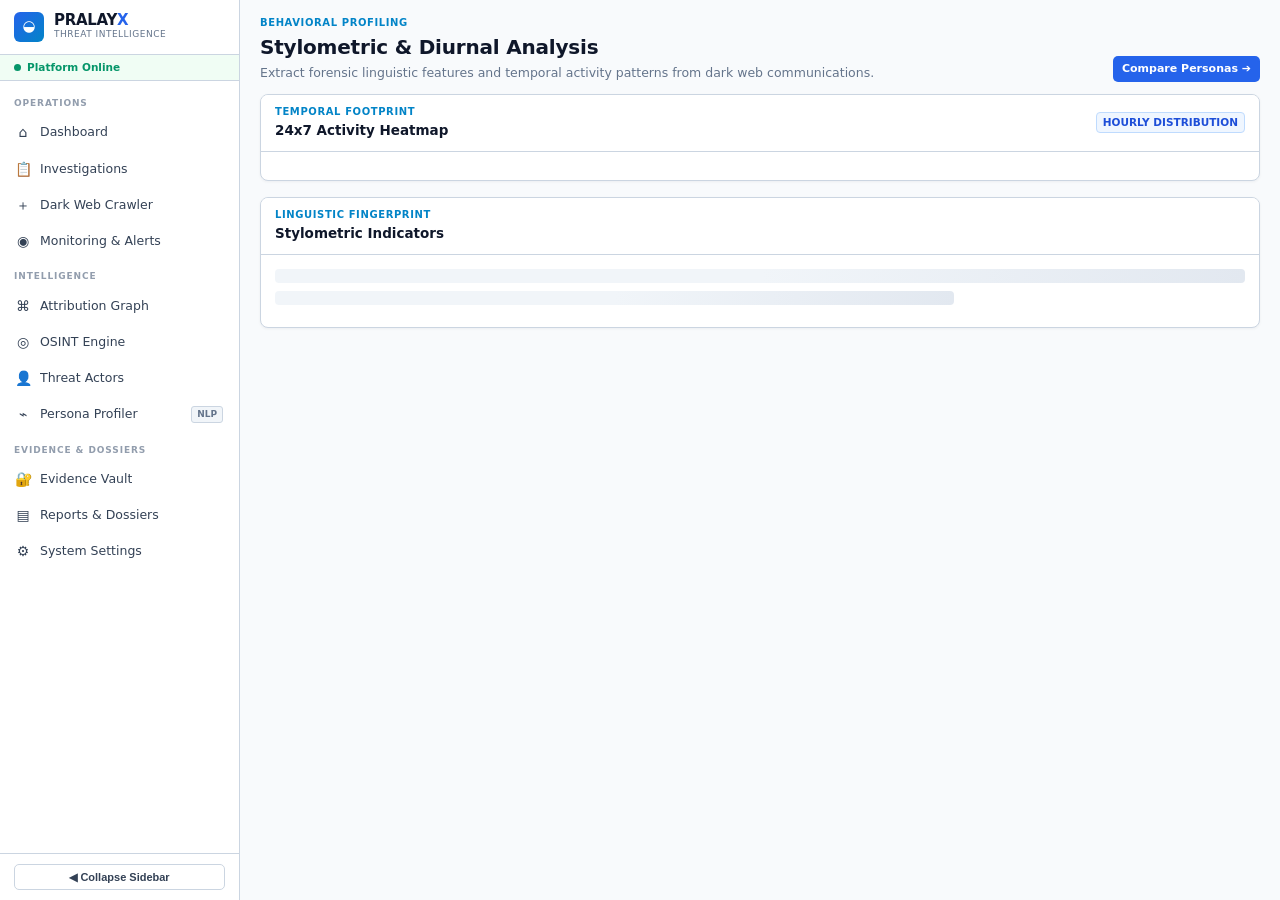
==== commit 64bb0b8e: "feat: PRALAYX platform updates, investigation scoping, threat actor registry & forensic docs" ====
--- a/web/analysis.html
+++ b/web/analysis.html
@@ -3,90 +3,47 @@
 <head>
   <meta charset="utf-8">
   <meta name="viewport" content="width=device-width,initial-scale=1">
-  <title>PRALAYX -- AI Stylometry & Persona Analysis</title>
+  <title>PRALAYX — Stylometric Analysis</title>
   <link rel="stylesheet" href="/web/app.css">
 </head>
 <body>
   <div class="app">
-    <aside class="sidebar">
-      <div class="brand">
-        <div class="logo-mark">◒</div>
+    <aside class="sidebar"><!-- Nav rendered by app.js --></aside>
+    <main class="main">
+      <div id="investigation-context-root"></div>
+
+      <div class="header-title" style="display:flex;justify-content:space-between;align-items:flex-end">
         <div>
-          <div class="logo-name">PRALAY<em>X</em></div>
-          <span class="logo-sub">Dark Web Threat De-anonymization</span>
+          <span class="kicker">BEHAVIORAL PROFILING</span>
+          <h1>Stylometric & Diurnal Analysis</h1>
+          <p>Extract forensic linguistic features and temporal activity patterns from dark web communications.</p>
         </div>
+        <a href="/web/stylometry.html" class="btn primary sm">Compare Personas ➔</a>
       </div>
-      <nav class="nav">
-        <div class="nav-title">OPERATIONS</div>
-        <a data-page="dashboard" href="/web/index.html"><span class="nav-ico">⌂</span>Dashboard Overview</a>
-        <a data-page="crawl" href="/web/crawl.html"><span class="nav-ico">＋</span>New Crawl</a>
-        <a data-page="investigations" href="/web/investigations.html"><span class="nav-ico">⌕</span>Investigations Workspace</a>
-        <div class="nav-title">INTELLIGENCE</div>
-        <a data-page="correlation" href="/web/correlation.html"><span class="nav-ico">⌘</span>Relationship Graph</a>
-        <a data-page="osint" href="/web/osint.html"><span class="nav-ico">◎</span>OSINT & Misconfigurations</a>
-        <a data-page="analysis" href="/web/analysis.html"><span class="nav-ico">⌁</span>AI Stylometry / Persona</a>
-        <a data-page="reports" href="/web/reports.html"><span class="nav-ico">▤</span>Final Reports & Export</a>
-        <div class="nav-title">MONITORING</div>
-        <a data-page="monitoring" href="/web/monitoring.html"><span class="nav-ico">◉</span>Watchlist & Alerts</a>
-        <div class="nav-title">SYSTEM</div>
-        <a data-page="terminal" href="/web/terminal.html"><span class="nav-ico">›_</span>Terminal Log</a>
-        <a data-page="settings" href="/web/settings.html"><span class="nav-ico">⚙</span>Settings</a>
-      </nav>
-      <div class="sidebar-foot">
-        <button id="btn-toggle-theme" type="button" class="btn ghost" style="width:100%;margin-bottom:10px;font-size:11px;height:32px;display:flex;align-items:center;justify-content:center;gap:6px">☀️ Day Mode</button>
-        <div>PRALAYX v2.0 (SIH26151)<br>EVIDENCE · ENTITY · ATTRIBUTION</div>
-      </div>
-    </aside>
-    <main class="main">
-      <header class="top">
-        <div>
-          <span class="kicker">PERSONA / STYLOMETRY / REBRAND CONTINUITY</span>
-          <h1>AI Stylometry & Persona Analysis</h1>
+
+      <!-- Diurnal Activity Heatmap -->
+      <section class="panel" style="margin-bottom:16px">
+        <div class="panel-head">
+          <div><span class="kicker">TEMPORAL FOOTPRINT</span><h2>24x7 Activity Heatmap</h2></div>
+          <span class="badge blue">HOURLY DISTRIBUTION</span>
         </div>
-        <span class="case-chip">AI MODEL ENGINE ACTIVE</span>
-      </header>
-
-      <!-- Synthetic Candidate Pseudonymous Continuity Container -->
-      <section class="panel panel-pad section" style="margin-bottom:16px">
-        <div id="persona-demo-container"></div>
+        <div class="panel-pad">
+          <div id="diurnal-heatmap"></div>
+        </div>
       </section>
 
-      <!-- Model Pipeline & Analyzed Samples Split Grid -->
-      <div class="grid g3 section">
-        <div class="panel panel-pad">
-          <span class="kicker" style="color:#38bdf8">1. STYLOMETRIC SIGNALS</span>
-          <h3 style="margin:4px 0 8px 0;color:#f8fafc">Feature Extraction Pipeline</h3>
-          <p class="muted" style="margin:0 0 10px 0">Extracts char 3-grams, lexical diversity (Type-Token Ratio), punctuation density, function word frequency, sentence length standard deviation, and emoji/capitalization ratios.</p>
-          <div style="font-size:10px;background:#0f172a;padding:8px;border-radius:4px">
-            <div>Char n-gram Sim: <strong>0.84</strong></div>
-            <div>Type-Token Ratio: <strong>0.62</strong></div>
-            <div>Function Word Overlap: <strong>0.79</strong></div>
-          </div>
+      <!-- Linguistic Profile Section -->
+      <section class="panel">
+        <div class="panel-head">
+          <div><span class="kicker">LINGUISTIC FINGERPRINT</span><h2>Stylometric Indicators</h2></div>
         </div>
-
-        <div class="panel panel-pad">
-          <span class="kicker" style="color:#a855f7">2. SEMANTIC EMBEDDINGS</span>
-          <h3 style="margin:4px 0 8px 0;color:#f8fafc">Cosine Similarity Distance</h3>
-          <p class="muted" style="margin:0 0 10px 0">Uses sentence-transformers (all-MiniLM-L6-v2) for semantic topic & stylistic alignment. Generates centroid vectors across sample corpora.</p>
-          <div style="font-size:10px;background:#0f172a;padding:8px;border-radius:4px">
-            <div>Semantic Cosine Sim: <strong>0.78</strong></div>
-            <div>Centroid Distance: <strong>0.22</strong></div>
-            <div>Topic Alignment: <strong>Hacking / Custom Proxy</strong></div>
-          </div>
+        <div id="analysis-profile-content" class="panel-pad">
+          <div class="skeleton skeleton-line wide"></div>
+          <div class="skeleton skeleton-line med"></div>
         </div>
-
-        <div class="panel panel-pad">
-          <span class="kicker" style="color:#f59e0b">3. SAFETY & BOUNDARIES</span>
-          <h3 style="margin:4px 0 8px 0;color:#f8fafc">Candidate Continuity Only</h3>
-          <p class="muted" style="margin:0 0 10px 0">Stylometric similarity suggests candidate handle continuity across rebranding. It does NOT prove a natural person's identity or produce real-world names.</p>
-          <div style="font-size:10px;background:#0f172a;padding:8px;border-radius:4px;color:#f59e0b">
-            <div>Wording: <strong>Candidate Pseudonymous Link</strong></div>
-            <div>Status: <strong>Needs Analyst Review</strong></div>
-          </div>
-        </div>
-      </div>
+      </section>
     </main>
   </div>
   <script src="/web/app.js"></script>
 </body>
-</html>+</html>
--- a/web/app.css
+++ b/web/app.css
@@ -1,12 +1,35 @@
-/* PRALAYX High-Contrast Cyber Dark Theme -- Large, Clear Fonts & Modern Layout */
+/* PRALAYX Master Stylesheet -- Clean, Modern, Pixel-Perfect Layout */
 
 :root {
+  --bg-dark: #f8fafc;
+  --bg-main: #f1f5f9;
+  --panel-bg: #ffffff;
+  --panel-card: #ffffff;
+  --border-line: #cbd5e1;
+  --border-subtle: #e2e8f0;
+  
+  --text-main: #0f172a;
+  --text-muted: #64748b;
+  --text-sub: #334155;
+  
+  --cyan: #0284c7;
+  --blue: #2563eb;
+  --green: #059669;
+  --red: #dc2626;
+  --amber: #d97706;
+  --purple: #7e22ce;
+
+  --card-shadow: 0 1px 3px rgba(15, 23, 42, 0.05);
+  --sidebar-width: 240px;
+}
+
+[data-theme="dark"] {
   --bg-dark: #070d19;
   --bg-main: #0b1329;
   --panel-bg: #0f1a35;
   --panel-card: #132247;
   --border-line: #1e3660;
-  --border-glow: #2563eb;
+  --border-subtle: #132247;
   
   --text-main: #f8fafc;
   --text-muted: #94a3b8;
@@ -18,128 +41,48 @@
   --red: #ef4444;
   --amber: #f59e0b;
   --purple: #a855f7;
-}
-
-[data-theme="light"] {
-  --bg-dark: #f8fafc;
-  --bg-main: #f1f5f9;
-  --panel-bg: #ffffff;
-  --panel-card: #ffffff;
-  --border-line: #cbd5e1;
-  --border-glow: #2563eb;
-  
-  --text-main: #0f172a;
-  --text-muted: #64748b;
-  --text-sub: #334155;
-  
-  --cyan: #0284c7;
-  --blue: #2563eb;
-  --green: #059669;
-  --red: #dc2626;
-  --amber: #d97706;
-  --purple: #7e22ce;
-}
-
-[data-theme="light"] html, [data-theme="light"] body {
-  background-color: #f8fafc;
-  background-image: 
-    radial-gradient(circle at 80% 0%, #e0f2fe 0%, transparent 50%),
-    radial-gradient(circle at 20% 100%, #e0e7ff 0%, transparent 50%);
-  color: #0f172a;
-}
-
-[data-theme="light"] .sidebar {
-  background: #ffffff !important;
-  border-right-color: #cbd5e1 !important;
-}
-
-[data-theme="light"] .brand {
-  background: #f1f5f9 !important;
-  border-bottom-color: #cbd5e1 !important;
-}
-
-[data-theme="light"] .logo-name {
-  color: #0f172a !important;
-}
-
-[data-theme="light"] .nav-title {
-  color: #475569 !important;
-}
-
-[data-theme="light"] .nav a {
-  color: #334155 !important;
-}
-
-[data-theme="light"] .nav a:hover {
-  background: #e2e8f0 !important;
-  color: #0f172a !important;
-}
-
-[data-theme="light"] .sidebar-foot {
-  background: #f1f5f9 !important;
-  border-top-color: #cbd5e1 !important;
-  color: #64748b !important;
-}
-
-[data-theme="light"] .panel {
-  background: #ffffff !important;
-  border-color: #cbd5e1 !important;
-  box-shadow: 0 2px 8px rgba(0,0,0,0.05) !important;
-}
-
-[data-theme="light"] .table th {
-  background: #f1f5f9 !important;
-  color: #334155 !important;
-  border-bottom-color: #cbd5e1 !important;
-}
-
-[data-theme="light"] .table td {
-  border-bottom-color: #e2e8f0 !important;
-  color: #0f172a !important;
-}
-
-[data-theme="light"] .input, [data-theme="light"] select {
-  background: #ffffff !important;
-  border-color: #cbd5e1 !important;
-  color: #0f172a !important;
-}
-
-[data-theme="light"] div[style*="background:#091326"],
-[data-theme="light"] div[style*="background:#0f172a"] {
-  background: #f8fafc !important;
-  border-color: #cbd5e1 !important;
-}
-
-[data-theme="light"] strong[style*="color:#f8fafc"] {
-  color: #0f172a !important;
-}
-
-* { box-sizing: border-box; }
+
+  --card-shadow: none;
+}
+
+* {
+  box-sizing: border-box;
+}
 
 html, body {
   margin: 0;
   padding: 0;
+  width: 100%;
+  max-width: 100vw;
   min-height: 100vh;
   background-color: var(--bg-dark);
-  background-image: 
-    radial-gradient(circle at 80% 0%, #1e3a8a33 0%, transparent 50%),
-    radial-gradient(circle at 20% 100%, #312e8133 0%, transparent 50%);
-  color: var(--text-main);
-  font-family: Inter, system-ui, -apple-system, "Segoe UI", Roboto, sans-serif;
-  font-size: 14px;
-  line-height: 1.6;
+  color: var(--text-main);
+  font-family: Inter, system-ui, -apple-system, sans-serif;
+  font-size: 13px;
+  line-height: 1.45;
+  overflow-x: hidden;
 }
 
 a { color: inherit; text-decoration: none; }
 
-/* Sidebar Navigation */
+/* Global Layout */
+.app {
+  display: flex;
+  width: 100%;
+  max-width: 100vw;
+  min-height: 100vh;
+  overflow-x: hidden;
+}
+
+/* Sidebar Navigation (Strict Fixed Width) */
 .sidebar {
   position: fixed;
   left: 0; top: 0; bottom: 0;
-  width: 240px;
+  width: var(--sidebar-width);
+  min-width: var(--sidebar-width);
+  max-width: var(--sidebar-width);
   height: 100vh;
-  max-height: 100vh;
-  background: #060c18;
+  background: var(--panel-bg);
   border-right: 1px solid var(--border-line);
   z-index: 500;
   display: flex;
@@ -148,501 +91,845 @@
 }
 
 .brand {
-  height: 64px;
-  padding: 0 16px;
-  display: flex;
-  align-items: center;
-  gap: 12px;
+  padding: 12px 14px;
+  display: flex;
+  align-items: center;
+  gap: 10px;
   border-bottom: 1px solid var(--border-line);
-  background: #091326;
+  background: var(--panel-bg);
 }
 
 .logo-mark {
-  width: 38px;
-  height: 38px;
-  border-radius: 50%;
-  border: 2px solid var(--cyan);
+  width: 30px; height: 30px;
+  min-width: 30px;
+  background: linear-gradient(135deg, var(--blue), var(--cyan));
+  color: #ffffff;
+  font-size: 15px;
+  font-weight: 900;
+  border-radius: 6px;
   display: grid;
   place-items: center;
-  font-size: 18px;
-  color: var(--cyan);
-  box-shadow: 0 0 15px rgba(56, 189, 248, 0.4);
+}
+
+.logo-info {
+  display: flex;
+  flex-direction: column;
+  min-width: 0;
+  overflow: hidden;
 }
 
 .logo-name {
-  font-size: 16px;
+  font-size: 14px;
   font-weight: 800;
-  letter-spacing: 0.08em;
-  color: #fff;
-}
-
-.logo-name em { color: var(--red); font-style: normal; }
+  color: var(--text-main);
+  line-height: 1.1;
+  white-space: nowrap;
+}
+.logo-name em { color: var(--blue); font-style: normal; }
 
 .logo-sub {
+  font-size: 9.5px;
+  color: var(--text-muted);
+  white-space: nowrap;
+  overflow: hidden;
+  text-overflow: ellipsis;
+}
+
+.sidebar-status {
+  padding: 5px 12px;
+  background: #f0fdf4;
+  border-bottom: 1px solid #dcfce7;
+  display: flex;
+  align-items: center;
+  gap: 6px;
+  font-size: 10.5px;
+  color: #166534;
+  font-weight: 600;
+  white-space: nowrap;
+}
+
+[data-theme="dark"] .sidebar-status {
+  background: rgba(16, 185, 129, 0.1);
+  border-bottom-color: rgba(16, 185, 129, 0.2);
+  color: #34d399;
+}
+
+.status-dot {
+  width: 6px; height: 6px; min-width: 6px;
+  border-radius: 50%;
+  background: var(--green);
+}
+
+.nav {
+  flex: 1;
+  padding: 8px;
+  overflow-y: auto;
+  display: flex;
+  flex-direction: column;
+  gap: 2px;
+}
+
+.nav-title {
+  font-size: 9.5px;
+  font-weight: 700;
+  letter-spacing: 0.8px;
+  color: var(--text-muted);
+  text-transform: uppercase;
+  padding: 8px 8px 3px 8px;
+  white-space: nowrap;
+}
+
+.nav a {
+  display: flex;
+  align-items: center;
+  justify-content: space-between;
+  padding: 6px 8px;
+  border-radius: 5px;
+  color: var(--text-sub);
+  font-weight: 500;
+  font-size: 12px;
+  white-space: nowrap;
+  overflow: hidden;
+}
+
+.nav a:hover {
+  background: #f1f5f9;
+  color: var(--blue);
+}
+
+[data-theme="dark"] .nav a:hover {
+  background: rgba(255, 255, 255, 0.05);
+  color: #38bdf8;
+}
+
+.nav a.active {
+  background: #eff6ff;
+  color: var(--blue);
+  font-weight: 700;
+  box-shadow: inset 3px 0 0 var(--blue);
+}
+
+[data-theme="dark"] .nav a.active {
+  background: rgba(37, 99, 235, 0.15);
+  color: #38bdf8;
+  box-shadow: inset 3px 0 0 #38bdf8;
+}
+
+.nav-item-left {
+  display: flex;
+  align-items: center;
+  gap: 8px;
+  min-width: 0;
+  overflow: hidden;
+}
+
+.nav-ico {
+  font-size: 13px;
+  min-width: 14px;
+  text-align: center;
+}
+
+.nav-label {
+  white-space: nowrap;
+  overflow: hidden;
+  text-overflow: ellipsis;
+}
+
+.nav-badge {
+  font-size: 9px;
+  font-weight: 700;
+  padding: 1px 5px;
+  border-radius: 4px;
+  background: #e2e8f0;
+  color: #475569;
+  margin-left: 6px;
+  flex-shrink: 0;
+}
+
+.sidebar-foot {
+  padding: 8px;
+  border-top: 1px solid var(--border-line);
+  background: var(--panel-bg);
+}
+
+/* Main Content Area (Strict Width & Bounds) */
+.main {
+  margin-left: var(--sidebar-width);
+  width: calc(100vw - var(--sidebar-width));
+  max-width: calc(100vw - var(--sidebar-width));
+  min-width: 0;
+  padding: 0 20px 24px 20px;
+  overflow-x: hidden;
+  box-sizing: border-box;
+}
+
+/* Sticky Top Navigation Bar */
+.top-bar {
+  display: flex;
+  align-items: center;
+  justify-content: space-between;
+  padding: 10px 0;
+  margin-bottom: 12px;
+  border-bottom: 1px solid var(--border-line);
+  background: var(--bg-dark);
+  position: sticky;
+  top: 0;
+  z-index: 100;
+  gap: 12px;
+  width: 100%;
+}
+
+.top-bar-left {
+  display: flex;
+  align-items: center;
+  gap: 10px;
+  flex: 1;
+  min-width: 0;
+}
+
+.global-search-bar {
+  display: flex;
+  align-items: center;
+  gap: 8px;
+  background: var(--panel-card);
+  border: 1px solid var(--border-line);
+  padding: 5px 10px;
+  border-radius: 5px;
+  width: 380px;
+  max-width: 100%;
+}
+
+.global-search-input {
+  border: none;
+  background: transparent;
+  outline: none;
+  font-size: 12.5px;
+  color: var(--text-main);
+  width: 100%;
+}
+
+.top-bar-right {
+  display: flex;
+  align-items: center;
+  gap: 6px;
+  flex-wrap: wrap;
+}
+
+.chip {
+  display: inline-flex;
+  align-items: center;
+  gap: 4px;
+  padding: 3px 8px;
+  border-radius: 4px;
+  font-size: 10.5px;
+  font-weight: 600;
+  background: var(--panel-card);
+  border: 1px solid var(--border-line);
+  color: var(--text-sub);
+  white-space: nowrap;
+}
+
+.chip.gold { background: #fffbeb; border-color: #fde68a; color: #b45309; }
+.chip.blue { background: #eff6ff; border-color: #bfdbfe; color: #1d4ed8; }
+
+/* Compact Context Bar */
+.investigation-context-bar {
+  background: var(--panel-card);
+  border: 1px solid var(--border-line);
+  border-radius: 6px;
+  padding: 6px 12px;
+  margin-bottom: 12px;
+  display: flex;
+  align-items: center;
+  justify-content: space-between;
+  gap: 12px;
+  width: 100%;
+}
+
+.context-info {
+  display: flex;
+  align-items: center;
+  gap: 14px;
+  flex: 1;
+  min-width: 0;
+  font-size: 11.5px;
+}
+
+.context-actions {
+  display: flex;
+  align-items: center;
+  gap: 6px;
+  flex-shrink: 0;
+}
+
+/* Header Title */
+.header-title {
+  margin-bottom: 12px;
+  width: 100%;
+}
+
+.kicker {
   font-size: 10px;
-  color: var(--text-muted);
-  font-weight: 500;
-}
-
-.nav { padding: 16px 10px; overflow-y: auto; flex: 1; }
-
-.nav-title {
-  font-size: 11px;
   font-weight: 700;
-  color: #475569;
-  letter-spacing: 0.12em;
-  padding: 14px 12px 6px;
-}
-
-.nav a {
-  display: flex;
-  align-items: center;
-  gap: 12px;
-  padding: 11px 14px;
-  margin: 3px 0;
-  border-radius: 6px;
-  color: #94a3b8;
-  font-size: 13px;
-  font-weight: 500;
-  transition: all 0.2s ease;
-}
-
-.nav a:hover {
-  background: #111e38;
-  color: #f8fafc;
-}
-
-.nav a.active {
-  background: linear-gradient(90deg, #1e3a8a, #1d4ed8);
-  color: #ffffff;
-  font-weight: 700;
-  box-shadow: 0 4px 12px rgba(37, 99, 235, 0.3);
-}
-
-.nav-ico { width: 18px; text-align: center; font-size: 15px; color: var(--cyan); }
-.nav a.active .nav-ico { color: #fff; }
-
-.sidebar-foot {
-  padding: 16px;
-  border-top: 1px solid var(--border-line);
-  font-size: 11px;
-  color: #64748b;
-  line-height: 1.5;
-  background: #040812;
-}
-
-/* Main Workspace Container */
-.main {
-  margin-left: 240px;
-  padding: 24px 32px 60px;
-  min-height: 100vh;
-}
-
-/* Top Header Bar */
-.top {
-  display: flex;
-  justify-content: space-between;
-  align-items: flex-end;
-  border-bottom: 1px solid var(--border-line);
-  padding-bottom: 18px;
-  margin-bottom: 24px;
-}
-
-.top h1 {
-  margin: 4px 0 0 0;
-  font-size: 28px;
-  font-weight: 800;
-  color: #f8fafc;
-  letter-spacing: -0.02em;
-}
-
-.kicker {
-  font-size: 11px;
-  font-weight: 700;
-  letter-spacing: 0.12em;
+  letter-spacing: 0.6px;
   color: var(--cyan);
   text-transform: uppercase;
-}
-
-.case-chip {
-  border: 1px solid var(--border-line);
+  margin-bottom: 2px;
+  display: block;
+}
+
+.header-title h1 {
+  margin: 0;
+  font-size: 20px;
+  font-weight: 800;
+  color: var(--text-main);
+  letter-spacing: -0.2px;
+}
+
+.header-title p {
+  margin: 2px 0 0 0;
+  font-size: 12.5px;
+  color: var(--text-muted);
+}
+
+/* Hero Section Card */
+.hero-card {
   background: var(--panel-card);
-  color: var(--cyan);
-  border-radius: 20px;
-  padding: 6px 14px;
-  font-size: 12px;
-  font-weight: 600;
-}
-
-/* Panel & Cards Styling */
-.panel {
-  background: var(--panel-bg);
   border: 1px solid var(--border-line);
   border-radius: 8px;
-  box-shadow: 0 4px 20px rgba(0, 0, 0, 0.3);
+  padding: 16px;
+  margin-bottom: 14px;
+  width: 100%;
+}
+
+.hero-header {
+  display: flex;
+  justify-content: space-between;
+  align-items: flex-start;
+  gap: 12px;
+}
+
+.hero-title h2 {
+  margin: 0 0 4px 0;
+  font-size: 18px;
+  font-weight: 800;
+  color: var(--text-main);
+}
+
+.hero-title p {
+  margin: 0;
+  font-size: 12.5px;
+  color: var(--text-muted);
+  line-height: 1.45;
+}
+
+.hero-search-box {
+  display: flex;
+  align-items: center;
+  gap: 8px;
+  background: #f8fafc;
+  border: 1px solid #cbd5e1;
+  border-radius: 6px;
+  padding: 4px 4px 4px 10px;
+  margin-top: 12px;
+  width: 100%;
+}
+
+[data-theme="dark"] .hero-search-box {
+  background: #091326;
+  border-color: #1e3660;
+}
+
+.hero-search-input {
+  flex: 1;
+  border: none;
+  background: transparent;
+  outline: none;
+  font-size: 12.5px;
+  color: var(--text-main);
+}
+
+.sample-queries {
+  display: flex;
+  align-items: center;
+  gap: 6px;
+  margin-top: 8px;
+  font-size: 11px;
+  color: var(--text-muted);
+  flex-wrap: wrap;
+}
+
+.query-tag {
+  background: #f1f5f9;
+  border: 1px solid #cbd5e1;
+  color: #334155;
+  padding: 2px 6px;
+  border-radius: 4px;
+  font-family: monospace;
+  font-size: 10.5px;
+  cursor: pointer;
+}
+
+[data-theme="dark"] .query-tag {
+  background: #0f172a;
+  border-color: #1e293b;
+  color: #94a3b8;
+}
+
+/* Panel Containers */
+.panel {
+  background: var(--panel-card);
+  border: 1px solid var(--border-line);
+  border-radius: 8px;
+  box-shadow: var(--card-shadow);
   overflow: hidden;
-}
-
-.panel-pad { padding: 20px; }
-
-.hero {
-  display: grid;
-  grid-template-columns: 1fr auto;
-  gap: 24px;
-  align-items: center;
-}
-
-.hero h2 { margin: 6px 0; font-size: 20px; color: #fff; font-weight: 700; }
-.hero p, .muted { color: var(--text-muted); font-size: 13px; }
-
-/* Forms & Inputs */
-.form {
-  display: flex;
-  gap: 10px;
-  align-items: center;
-}
-
-.input, .select {
-  height: 42px;
-  background: #091326;
-  border: 1px solid var(--border-line);
-  border-radius: 6px;
-  color: var(--text-main);
-  padding: 0 14px;
-  font-size: 13px;
-  outline: none;
-  transition: border 0.2s;
-}
-
-.input:focus, .select:focus {
-  border-color: var(--cyan);
-  box-shadow: 0 0 0 3px rgba(56, 189, 248, 0.2);
-}
-
-.btn {
-  height: 42px;
-  padding: 0 20px;
-  border-radius: 6px;
-  border: none;
-  background: linear-gradient(135deg, #2563eb, #1d4ed8);
-  color: #fff;
-  font-size: 13px;
+  width: 100%;
+}
+
+.panel-pad {
+  padding: 14px;
+}
+
+.panel-head {
+  padding: 10px 14px;
+  border-bottom: 1px solid var(--border-line);
+  display: flex;
+  align-items: center;
+  justify-content: space-between;
+  background: var(--panel-card);
+}
+
+.panel-head h2, .panel-head h3 {
+  margin: 0;
+  font-size: 13.5px;
   font-weight: 700;
-  cursor: pointer;
-  display: inline-flex;
-  align-items: center;
-  justify-content: center;
-  gap: 8px;
-  transition: transform 0.1s, box-shadow 0.2s;
-  box-shadow: 0 4px 12px rgba(37, 99, 235, 0.3);
-}
-
-.btn:hover { transform: translateY(-1px); box-shadow: 0 6px 16px rgba(37, 99, 235, 0.4); }
-.btn.ghost { background: #091326; border: 1px solid var(--border-line); color: var(--text-sub); box-shadow: none; }
-.btn.ghost:hover { background: #132247; color: #fff; }
-
-/* Layout Grids */
-.grid { display: grid; gap: 16px; }
+  color: var(--text-main);
+}
+
+/* Grids */
+.grid { display: grid; gap: 12px; width: 100%; }
 .g2 { grid-template-columns: repeat(2, 1fr); }
 .g3 { grid-template-columns: repeat(3, 1fr); }
 .g4 { grid-template-columns: repeat(4, 1fr); }
-.section { margin-top: 16px; }
-
-/* Metric Display Cards */
-.metric {
+.g5 { grid-template-columns: repeat(5, 1fr); }
+
+@media (max-width: 1024px) {
+  .g5 { grid-template-columns: repeat(3, 1fr); }
+  .g4 { grid-template-columns: repeat(2, 1fr); }
+  .g2 { grid-template-columns: 1fr; }
+}
+
+/* Metric Cards */
+.metric-card {
   background: var(--panel-card);
   border: 1px solid var(--border-line);
   border-radius: 8px;
-  padding: 16px 20px;
-}
-
-.metric label {
-  font-size: 11px;
+  padding: 12px 14px;
+  display: flex;
+  flex-direction: column;
+  justify-content: space-between;
+}
+
+.metric-label {
+  font-size: 10.5px;
   font-weight: 700;
+  letter-spacing: 0.5px;
   color: var(--text-muted);
   text-transform: uppercase;
-  letter-spacing: 0.08em;
-}
-
-.metric strong {
-  font-size: 32px;
+  margin-bottom: 4px;
+  display: flex;
+  align-items: center;
+  justify-content: space-between;
+}
+
+.metric-value {
+  font-size: 22px;
   font-weight: 800;
-  color: #fff;
-  margin-top: 4px;
-  display: block;
-}
-
-.metric small { font-size: 11px; color: var(--text-muted); }
-
-/* Section Header Bar inside Panels */
-.section-title {
-  display: flex;
-  justify-content: space-between;
-  align-items: center;
-  padding: 16px 20px;
-  background: #091326;
+  color: var(--text-main);
+  line-height: 1.1;
+  margin-bottom: 2px;
+}
+
+.metric-sub {
+  font-size: 10.5px;
+  color: var(--text-muted);
+}
+
+/* Buttons */
+.btn {
+  display: inline-flex;
+  align-items: center;
+  justify-content: center;
+  gap: 5px;
+  padding: 5px 12px;
+  border-radius: 5px;
+  font-size: 12px;
+  font-weight: 600;
+  cursor: pointer;
+  border: 1px solid transparent;
+  white-space: nowrap;
+  flex-shrink: 0;
+}
+
+.btn.primary { background: var(--blue); color: #ffffff; }
+.btn.primary:hover { background: #1d4ed8; }
+
+.btn.secondary { background: #ffffff; border-color: #cbd5e1; color: #334155; }
+[data-theme="dark"] .btn.secondary { background: #1e293b; border-color: #334155; color: #cbd5e1; }
+
+.btn.ghost { background: transparent; border-color: var(--border-line); color: var(--text-sub); }
+
+.btn.sm { padding: 3px 8px; font-size: 11px; height: 26px; }
+
+/* Tabs */
+.tabs {
+  display: flex;
+  align-items: center;
+  gap: 2px;
   border-bottom: 1px solid var(--border-line);
-}
-
-.section-title h2 {
-  font-size: 15px;
-  font-weight: 700;
-  margin: 0;
-  color: #f8fafc;
-}
-
-/* Tables with Large Clear Fonts */
-.table {
-  width: 100%;
-  border-collapse: collapse;
-}
-
-.table th {
-  font-size: 11px;
-  font-weight: 700;
-  color: var(--text-muted);
-  text-transform: uppercase;
-  letter-spacing: 0.08em;
-  text-align: left;
-  padding: 12px 16px;
-  background: #091326;
-  border-bottom: 1px solid var(--border-line);
-}
-
-.table td {
-  font-size: 13px;
-  color: var(--text-sub);
-  padding: 14px 16px;
-  border-bottom: 1px solid #132247;
-}
-
-.table tr:hover td { background: #132247; }
-.table td:first-child { color: #fff; font-weight: 600; }
-
-/* Status Badges & Chips */
-.tag {
-  display: inline-flex;
-  align-items: center;
-  padding: 4px 10px;
-  border-radius: 12px;
-  font-size: 11px;
-  font-weight: 700;
-  border: 1px solid var(--border-line);
-  color: var(--cyan);
-}
-
-.tag.red { border-color: #7f1d1d; background: #7f1d1d22; color: #f87171; }
-.tag.green { border-color: #064e3b; background: #064e3b22; color: #34d399; }
-.tag.amber { border-color: #78350f; background: #78350f22; color: #fbbf24; }
-.tag.purple { border-color: #581c87; background: #581c8722; color: #c084fc; }
-.tag.blue { border-color: #1e3a8a; background: #1e3a8a22; color: #60a5fa; }
-
-.status {
-  display: inline-flex;
-  padding: 4px 12px;
-  border-radius: 12px;
-  font-size: 11px;
-  font-weight: 700;
-  border: 1px solid var(--border-line);
-}
-
-.status.COMPLETED, .status.ONLINE { border-color: #059669; background: #05966922; color: #34d399; }
-.status.RUNNING, .status.IN_PROGRESS { border-color: #d97706; background: #d9770622; color: #fbbf24; }
-.status.ERROR, .status.HIGH { border-color: #dc2626; background: #dc262622; color: #f87171; }
-
-.notice {
-  padding: 14px 18px;
-  background: #091326;
-  border: 1px dashed var(--border-line);
-  border-radius: 6px;
-  font-size: 13px;
-  color: var(--text-muted);
-}
-
-.empty { padding: 32px; text-align: center; color: var(--text-muted); font-size: 13px; }
-.hidden { display: none !important; }
-
-/* Tabs Bar */
-.tabs {
-  display: flex;
-  gap: 8px;
-  border-bottom: 1px solid var(--border-line);
-}
-
-.tabs a {
-  padding: 12px 18px;
-  font-size: 13px;
+  margin-bottom: 12px;
+  overflow-x: auto;
+  width: 100%;
+}
+
+.tab-item {
+  padding: 6px 12px;
+  font-size: 12px;
   font-weight: 600;
   color: var(--text-muted);
+  cursor: pointer;
   border-bottom: 2px solid transparent;
-}
-
-.tabs a.active {
-  color: #fff;
-  border-bottom-color: var(--cyan);
-}
-
-/* Terminal & Log Stream */
+  white-space: nowrap;
+}
+
+.tab-item.active {
+  color: var(--blue);
+  border-bottom-color: var(--blue);
+}
+
+/* Tables */
+.table-container {
+  width: 100%;
+  overflow-x: auto;
+}
+
+.table {
+  width: 100%;
+  border-collapse: collapse;
+  text-align: left;
+  font-size: 12px;
+}
+
+.table th {
+  padding: 8px 10px;
+  background: #f8fafc;
+  color: var(--text-muted);
+  font-weight: 700;
+  font-size: 10px;
+  text-transform: uppercase;
+  border-bottom: 1px solid var(--border-line);
+  white-space: nowrap;
+}
+
+[data-theme="dark"] .table th { background: #091326; }
+
+.table td {
+  padding: 8px 10px;
+  border-bottom: 1px solid var(--border-line);
+  color: var(--text-main);
+  vertical-align: middle;
+}
+
+/* Badges */
+.badge {
+  display: inline-flex;
+  align-items: center;
+  gap: 3px;
+  padding: 2px 6px;
+  border-radius: 4px;
+  font-size: 10.5px;
+  font-weight: 700;
+  white-space: nowrap;
+}
+
+.badge.green { background: #ecfdf5; color: #047857; border: 1px solid #a7f3d0; }
+.badge.amber { background: #fffbeb; color: #b45309; border: 1px solid #fde68a; }
+.badge.blue { background: #eff6ff; color: #1d4ed8; border: 1px solid #bfdbfe; }
+.badge.purple { background: #faf5ff; color: #6b21a8; border: 1px solid #e9d5ff; }
+.badge.red { background: #fef2f2; color: #b91c1c; border: 1px solid #fecaca; }
+
+/* Forms */
+.input, .select, textarea {
+  width: 100%;
+  padding: 6px 10px;
+  background: #ffffff;
+  border: 1px solid #cbd5e1;
+  border-radius: 5px;
+  font-size: 12px;
+  color: var(--text-main);
+  outline: none;
+}
+
+[data-theme="dark"] .input, [data-theme="dark"] .select, [data-theme="dark"] textarea {
+  background: #091326;
+  border-color: #1e3660;
+  color: var(--text-main);
+}
+
+.empty { padding: 24px; text-align: center; color: var(--text-muted); font-size: 12px; }
+.hidden { display: none !important; }
+
+
+/* ================================================================
+   PRALAYX UI FIX PATCH — Missing Classes & Layout Corrections
+   ================================================================ */
+
+/* Main content area offset by fixed sidebar */
+.main {
+  margin-left: var(--sidebar-width);
+  padding: 16px 20px;
+  min-height: 100vh;
+  background: var(--bg-dark);
+  width: calc(100vw - var(--sidebar-width));
+  box-sizing: border-box;
+  overflow-x: hidden;
+  transition: margin-left 0.2s, width 0.2s;
+}
+
+/* G3 grid (was missing) */
+.g3 { grid-template-columns: repeat(3, 1fr); }
+
+@media (max-width: 1200px) { .g3 { grid-template-columns: repeat(2, 1fr); } }
+@media (max-width: 900px) {
+  .g3, .g4, .g5 { grid-template-columns: 1fr; }
+  .main { padding: 10px 12px; }
+}
+
+/* Keyboard shortcut badge */
+.kbd-badge {
+  display: inline-flex; align-items: center;
+  padding: 1px 5px; border: 1px solid var(--border-line);
+  border-radius: 3px; font-size: 10px; color: var(--text-muted);
+  background: var(--bg-main); font-family: monospace;
+  white-space: nowrap; flex-shrink: 0;
+}
+
+/* Form elements */
+.form-group { margin-bottom: 12px; }
+.form-label {
+  display: block; font-size: 11px; font-weight: 700;
+  color: var(--text-muted); text-transform: uppercase;
+  letter-spacing: 0.4px; margin-bottom: 4px;
+}
+
+/* Context bar items */
+.context-item {
+  display: flex; flex-direction: column; gap: 1px;
+  padding-right: 14px; border-right: 1px solid var(--border-line);
+}
+.context-item:last-child { border-right: none; padding-right: 0; }
+.context-label {
+  font-size: 9.5px; font-weight: 700; letter-spacing: 0.5px;
+  text-transform: uppercase; color: var(--text-muted);
+}
+.context-val {
+  font-size: 12px; font-weight: 600; color: var(--text-main);
+  white-space: nowrap; overflow: hidden; text-overflow: ellipsis; max-width: 200px;
+}
+
+/* Sidebar nav internals */
+.nav {
+  flex: 1; overflow-y: auto; padding: 6px 0;
+  scrollbar-width: thin; scrollbar-color: var(--border-line) transparent;
+}
+.nav-title {
+  font-size: 9px; font-weight: 800; letter-spacing: 0.9px;
+  text-transform: uppercase; color: var(--text-muted);
+  padding: 10px 14px 3px 14px; opacity: 0.7;
+}
+.nav a {
+  display: flex; align-items: center; justify-content: space-between;
+  padding: 7px 14px; cursor: pointer; color: var(--text-sub);
+  font-size: 12.5px; font-weight: 500;
+  transition: background 0.12s, color 0.12s;
+  border-right: 2px solid transparent;
+}
+.nav a:hover { background: var(--bg-main); color: var(--text-main); }
+.nav a.active {
+  background: #eff6ff; color: var(--blue);
+  font-weight: 700; border-right-color: var(--blue);
+}
+[data-theme="dark"] .nav a.active {
+  background: rgba(59,130,246,0.1); border-right-color: var(--blue);
+}
+.nav-item-left {
+  display: flex; align-items: center; gap: 8px; min-width: 0; flex: 1;
+}
+.nav-ico { font-size: 14px; width: 18px; text-align: center; flex-shrink: 0; }
+.nav-label { white-space: nowrap; overflow: hidden; text-overflow: ellipsis; }
+.nav-badge {
+  font-size: 9px; font-weight: 700; padding: 1px 5px; border-radius: 3px;
+  background: var(--bg-main); color: var(--text-muted);
+  border: 1px solid var(--border-line); white-space: nowrap; flex-shrink: 0;
+}
+
+/* Sidebar status & footer */
+.sidebar-status {
+  display: flex; align-items: center; gap: 6px; padding: 5px 14px;
+  font-size: 10.5px; color: var(--green);
+  border-bottom: 1px solid var(--border-line); flex-shrink: 0;
+}
+.status-dot {
+  width: 7px; height: 7px; border-radius: 50%; background: var(--green);
+  animation: pulse-dot 2s ease-in-out infinite; flex-shrink: 0;
+}
+@keyframes pulse-dot { 0%, 100% { opacity: 1; } 50% { opacity: 0.35; } }
+.sidebar-foot { padding: 10px 14px; border-top: 1px solid var(--border-line); flex-shrink: 0; }
+.logo-name {
+  font-size: 15px; font-weight: 800; color: var(--text-main);
+  letter-spacing: -0.3px; line-height: 1;
+}
+.logo-name em { color: var(--blue); font-style: normal; }
+.logo-sub { font-size: 9px; color: var(--text-muted); text-transform: uppercase; letter-spacing: 0.5px; }
+
+/* Sidebar collapsed state */
+.sidebar.collapsed {
+  width: 52px !important; min-width: 52px !important; max-width: 52px !important;
+}
+.sidebar.collapsed .logo-info,
+.sidebar.collapsed .nav-label,
+.sidebar.collapsed .nav-badge,
+.sidebar.collapsed .nav-title,
+.sidebar.collapsed .logo-sub,
+.sidebar.collapsed .sidebar-status > span:last-child { display: none !important; }
+.sidebar.collapsed .brand { justify-content: center; padding: 12px 0; }
+.sidebar.collapsed .nav a { padding: 9px; justify-content: center; border-right: none; }
+.main.sidebar-collapsed { margin-left: 52px !important; width: calc(100vw - 52px) !important; }
+
+/* Terminal */
 .terminal {
-  background: #030712;
-  border: 1px solid var(--border-line);
-  border-radius: 8px;
-}
-
-.terminal-head {
-  padding: 12px 16px;
-  border-bottom: 1px solid var(--border-line);
-  display: flex;
-  justify-content: space-between;
-  align-items: center;
-}
-
-.terminal-body {
-  padding: 16px;
-  min-height: 240px;
-  max-height: 440px;
-  overflow-y: auto;
-  font-family: ui-monospace, SFMono-Regular, Consolas, monospace;
-  font-size: 12px;
-  line-height: 1.8;
-  color: #38bdf8;
-}
-
-.terminal-line.success { color: #34d399; }
-.terminal-line.warn { color: #fbbf24; }
-.terminal-line.info { color: #38bdf8; }
-
-@media (max-width: 1100px) {
-  .g4, .g3 { grid-template-columns: repeat(2, 1fr); }
-  .hero { grid-template-columns: 1fr; }
-}
-
-@media (max-width: 768px) {
-  .sidebar { position: static; width: 100%; }
-  .main { margin-left: 0; padding: 16px; }
-  .g2, .g3, .g4 { grid-template-columns: 1fr; }
-}
-
-/* Modal Overlay Backdrop & Popup Card */
-.modal-backdrop {
-  position: fixed;
-  top: 0; left: 0; right: 0; bottom: 0;
-  background: rgba(4, 9, 20, 0.82);
-  backdrop-filter: blur(6px);
-  z-index: 999;
-  display: flex;
-  align-items: center;
-  justify-content: center;
-  padding: 20px;
-  animation: modalFadeIn 0.2s ease-out;
-}
-
-.modal-card {
-  background: #0f1a35;
-  border: 1px solid #1e3660;
-  border-radius: 12px;
-  box-shadow: 0 20px 50px rgba(0, 0, 0, 0.7), 0 0 30px rgba(56, 189, 248, 0.15);
-  width: 100%;
-  max-width: 640px;
-  max-height: 85vh;
-  display: flex;
-  flex-direction: column;
-  overflow: hidden;
-  animation: modalScaleUp 0.25s cubic-bezier(0.16, 1, 0.3, 1);
-}
-
-.modal-header {
-  padding: 16px 20px;
-  background: #132247;
-  border-bottom: 1px solid #1e3660;
-  display: flex;
-  justify-content: space-between;
-  align-items: center;
-}
-
-.modal-title {
-  margin: 0;
-  font-size: 16px;
-  font-weight: 800;
-  color: #f8fafc;
-}
-
-.modal-close {
-  background: transparent;
-  border: none;
-  color: #94a3b8;
-  font-size: 20px;
-  font-weight: bold;
-  cursor: pointer;
-  width: 32px;
-  height: 32px;
-  border-radius: 6px;
+  background: #0d1117; border-radius: 6px; padding: 12px 16px;
+  font-family: 'JetBrains Mono','Fira Code','Courier New',monospace;
+  font-size: 11.5px; line-height: 1.75; color: #c9d1d9;
+  overflow-y: auto; white-space: pre-wrap; word-break: break-all;
+}
+.terminal-line          { display: block; }
+.terminal-line.info     { color: #58a6ff; }
+.terminal-line.success  { color: #3fb950; }
+.terminal-line.error    { color: #f85149; }
+.terminal-line.warn     { color: #d29922; }
+.terminal-line.data     { color: #a5f3fc; }
+.terminal-line.dim      { color: #6e7681; }
+
+/* Infrastructure cards */
+.infra-card {
+  background: var(--panel-card); border: 1px solid var(--border-line);
+  border-radius: 8px; margin-bottom: 12px; overflow: hidden;
+  box-shadow: var(--card-shadow);
+}
+.infra-header {
+  display: flex; justify-content: space-between; align-items: flex-start;
+  gap: 12px; padding: 14px; border-bottom: 1px solid var(--border-line);
+}
+.infra-boxes { display: grid; grid-template-columns: repeat(3, 1fr); }
+.infra-box { padding: 12px 14px; border-right: 1px solid var(--border-line); }
+.infra-box:last-child { border-right: none; }
+.infra-box-label {
+  font-size: 9.5px; font-weight: 700; letter-spacing: 0.5px;
+  text-transform: uppercase; color: var(--text-muted); margin-bottom: 5px;
+}
+.infra-box-val {
+  display: flex; align-items: center; gap: 6px;
+  font-family: monospace; font-size: 12px;
+  font-weight: 600; color: var(--text-main); word-break: break-all;
+}
+.copy-btn {
+  background: none; border: none; cursor: pointer; font-size: 12px;
+  padding: 2px 4px; border-radius: 3px; color: var(--text-muted); flex-shrink: 0;
+}
+.copy-btn:hover { background: var(--bg-main); }
+
+/* Heatmap */
+.heatmap-row { display: flex; align-items: center; gap: 4px; margin-bottom: 3px; }
+.heatmap-label {
+  width: 30px; font-size: 10px; font-weight: 700; color: var(--text-muted);
+  flex-shrink: 0; text-align: right; padding-right: 4px;
+}
+.heatmap-cells { display: flex; gap: 2px; flex: 1; }
+.heatmap-cell {
+  flex: 1; min-width: 18px; height: 22px; border-radius: 3px;
+  display: flex; align-items: center; justify-content: center;
+  font-size: 7px; font-weight: 700; cursor: default; transition: transform 0.1s;
+}
+.heatmap-cell:hover { transform: scale(1.25); position: relative; z-index: 5; }
+
+/* Workspace tab panes */
+.tab-pane { display: none; }
+.tab-pane.active { display: block; }
+
+/* Workspace tabs */
+.workspace-tabs {
+  display: flex; align-items: center;
+  border-bottom: 2px solid var(--border-line); margin-bottom: 16px;
+  overflow-x: auto; scrollbar-width: none; gap: 0;
+}
+.workspace-tabs::-webkit-scrollbar { display: none; }
+.workspace-tab {
+  padding: 8px 14px; font-size: 11.5px; font-weight: 700;
+  color: var(--text-muted); cursor: pointer;
+  border-bottom: 2px solid transparent; margin-bottom: -2px;
+  white-space: nowrap; letter-spacing: 0.3px;
+  transition: color 0.12s, border-color 0.12s; user-select: none;
+}
+.workspace-tab:hover { color: var(--text-main); }
+.workspace-tab.active { color: var(--blue); border-bottom-color: var(--blue); }
+
+/* Skeleton loaders */
+.skeleton {
+  background: linear-gradient(90deg, var(--bg-main) 25%, var(--border-subtle) 50%, var(--bg-main) 75%);
+  background-size: 200% 100%;
+  animation: shimmer 1.5s infinite; border-radius: 4px;
+}
+.skeleton-line { height: 14px; margin-bottom: 8px; }
+.skeleton-line.wide  { width: 100%; }
+.skeleton-line.med   { width: 70%; }
+.skeleton-line.short { width: 40%; }
+@keyframes shimmer { 0% { background-position: 200% 0; } 100% { background-position: -200% 0; } }
+
+/* Error state */
+.error-state {
+  padding: 24px; text-align: center; color: var(--red); font-size: 12px;
+}
+.error-icon { font-size: 24px; margin-bottom: 8px; }
+
+/* Notice banners */
+.notice {
+  padding: 10px 14px; border-radius: 6px; font-size: 12px;
+  background: #fef3c7; border: 1px solid #fde68a; color: #92400e; margin-bottom: 12px;
+}
+[data-theme="dark"] .notice {
+  background: rgba(251,191,36,0.08); border-color: #854d0e; color: #fbbf24;
+}
+
+/* Metric sub coloring */
+.metric-sub.amber { color: var(--amber); }
+.metric-sub.blue  { color: var(--blue); }
+.metric-sub.green { color: var(--green); }
+.metric-sub.red   { color: var(--red); }
+
+/* Missing Audit Classes */
+.graph-filter {
+  transition: all 0.15s ease;
+}
+.graph-filter.active, .graph-filter:hover {
+  background: var(--blue-glow);
+  color: var(--blue);
+  border-color: var(--blue);
+}
+
+.heatmap-grid {
   display: grid;
-  place-items: center;
-  transition: all 0.2s;
-}
-
-.modal-close:hover {
-  background: #1e293b;
-  color: #f87171;
-}
-
-.modal-body {
-  padding: 20px;
-  overflow-y: auto;
-  font-size: 13px;
-  color: #cbd5e1;
-}
-
-.modal-footer {
-  padding: 14px 20px;
-  background: #091326;
-  border-top: 1px solid #1e3660;
-  display: flex;
-  justify-content: flex-end;
-  gap: 10px;
-}
-
-/* Floating Zoom Control Bar */
-.zoom-controls {
-  position: absolute;
-  top: 14px;
-  right: 14px;
-  display: flex;
-  gap: 6px;
-  background: #0f172a;
-  border: 1px solid #1e293b;
-  padding: 5px;
-  border-radius: 8px;
-  box-shadow: 0 4px 12px rgba(0,0,0,0.5);
-  z-index: 10;
-}
-
-.zoom-btn {
-  background: #1e293b;
-  color: #f8fafc;
-  border: 1px solid #334155;
-  border-radius: 4px;
-  padding: 4px 10px;
-  font-size: 12px;
-  font-weight: 700;
-  cursor: pointer;
-  transition: all 0.15s ease;
-}
-
-.zoom-btn:hover {
-  background: #2563eb;
-  border-color: #3b82f6;
-  color: #fff;
-}
-
-@keyframes modalFadeIn {
-  from { opacity: 0; }
-  to { opacity: 1; }
-}
-
-@keyframes modalScaleUp {
-  from { opacity: 0; transform: scale(0.94); }
-  to { opacity: 1; transform: scale(1); }
-}
-
+  grid-template-columns: repeat(24, 1fr);
+  gap: 3px;
+  padding: 10px 0;
+}
